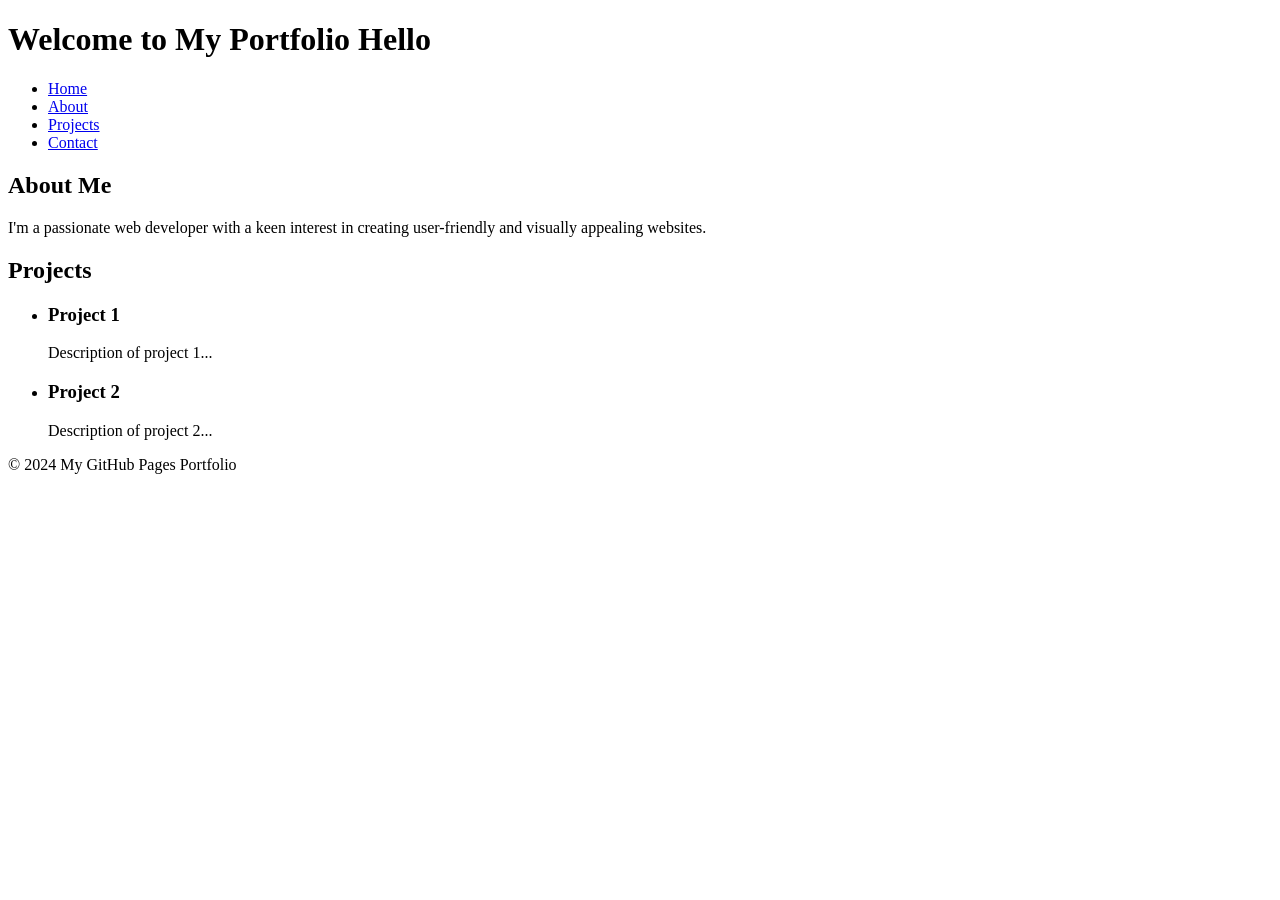
==== index.html @ 4a570f65 "test commit" ====
<!DOCTYPE html>
<html lang="en">
<head>
    <meta charset="UTF-8">
    <meta name="viewport" content="width=device-width, initial-scale=1.0">
    <title>My GitHub Pages Portfolio</title>
    <link rel="stylesheet" href="styles.css">
</head>
<body>
    <header>
        <h1>Welcome to My Portfolio Hello </h1>
        <nav>
            <ul>
                <li><a href="#">Home</a></li>
                <li><a href="#">About</a></li>
                <li><a href="#">Projects</a></li>
                <li><a href="#">Contact</a></li>
            </ul>
        </nav>
    </header>
    
    <main>
        <section id="about">
            <h2>About Me</h2>
            <p>I'm a passionate web developer with a keen interest in creating user-friendly and visually appealing websites.</p>
        </section>
        
        <section id="projects">
            <h2>Projects</h2>
            <ul>
                <li>
                    <h3>Project 1</h3>
                    <p>Description of project 1...</p>
                </li>
                <li>
                    <h3>Project 2</h3>
                    <p>Description of project 2...</p>
                </li>
                <!-- Add more project items as needed -->
            </ul>
        </section>
    </main>
    
    <footer>
        <p>&copy; 2024 My GitHub Pages Portfolio</p>
    </footer>
</body>
</html>
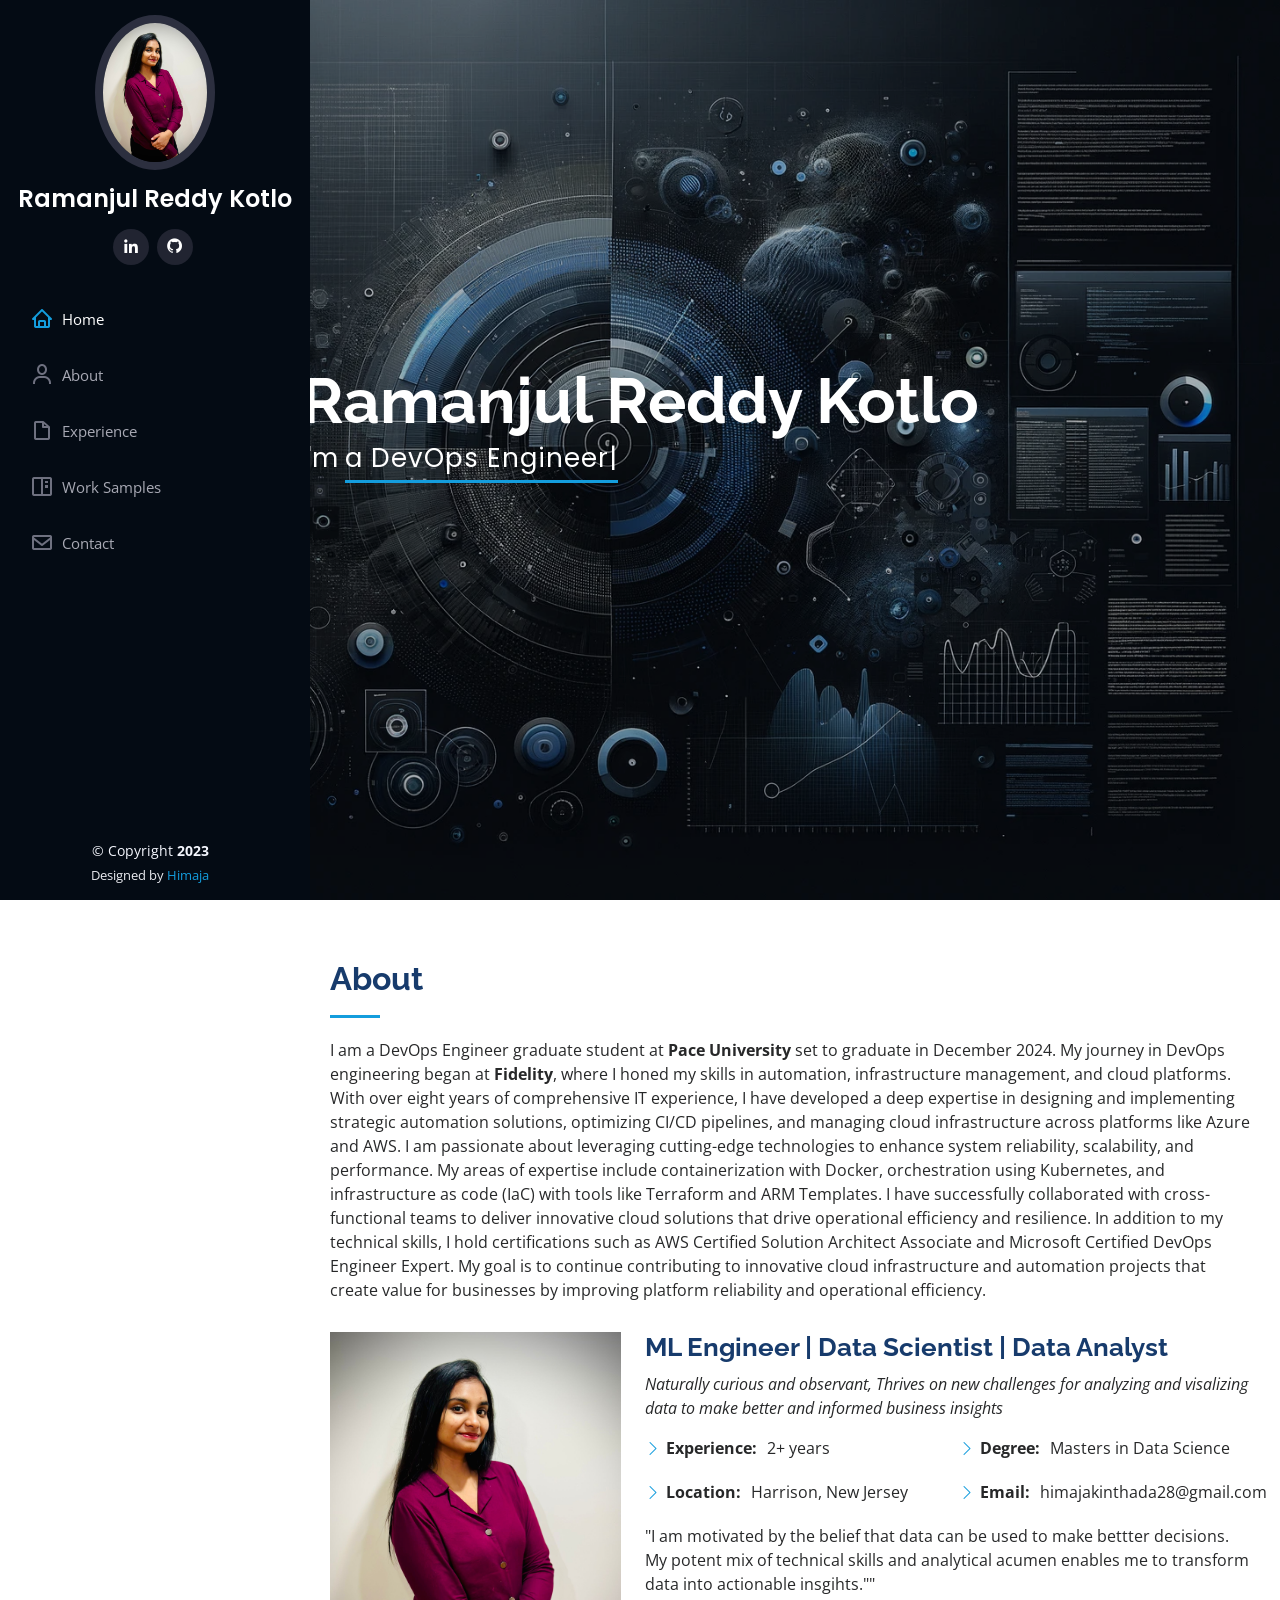
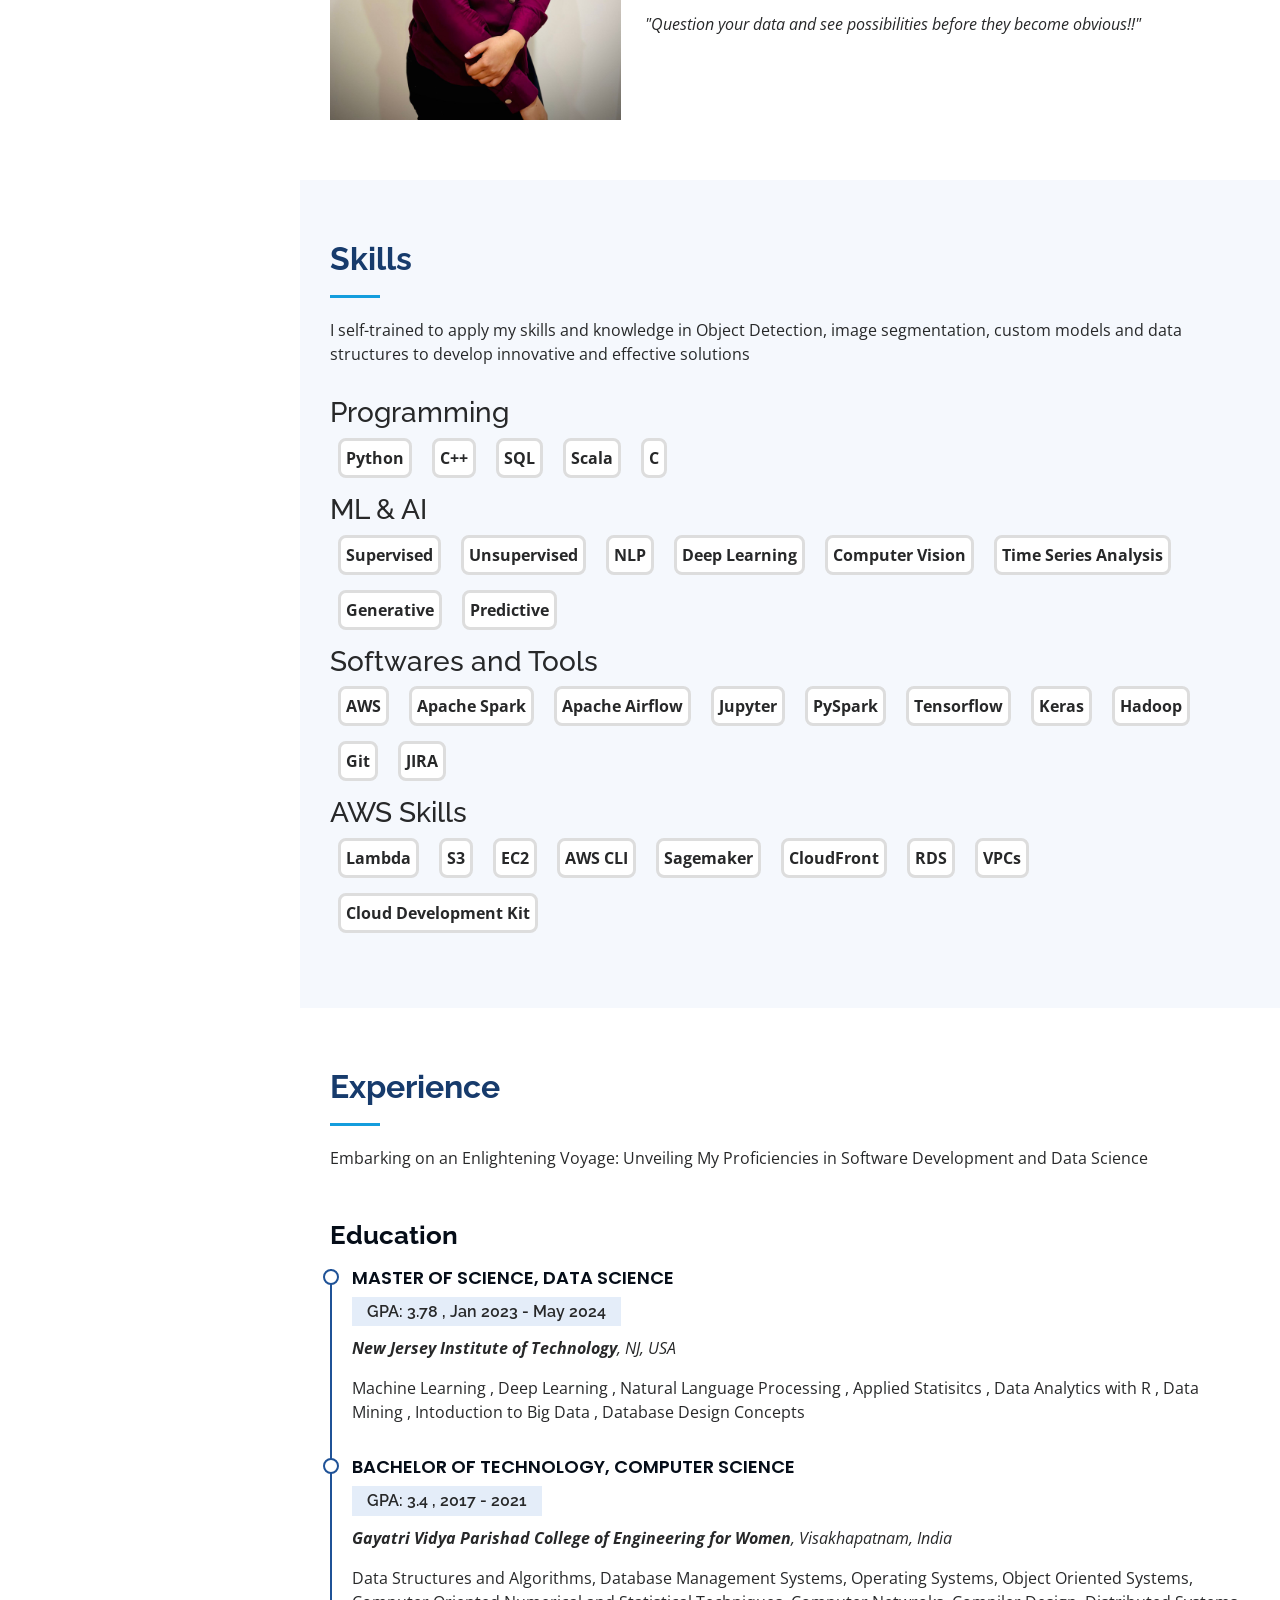
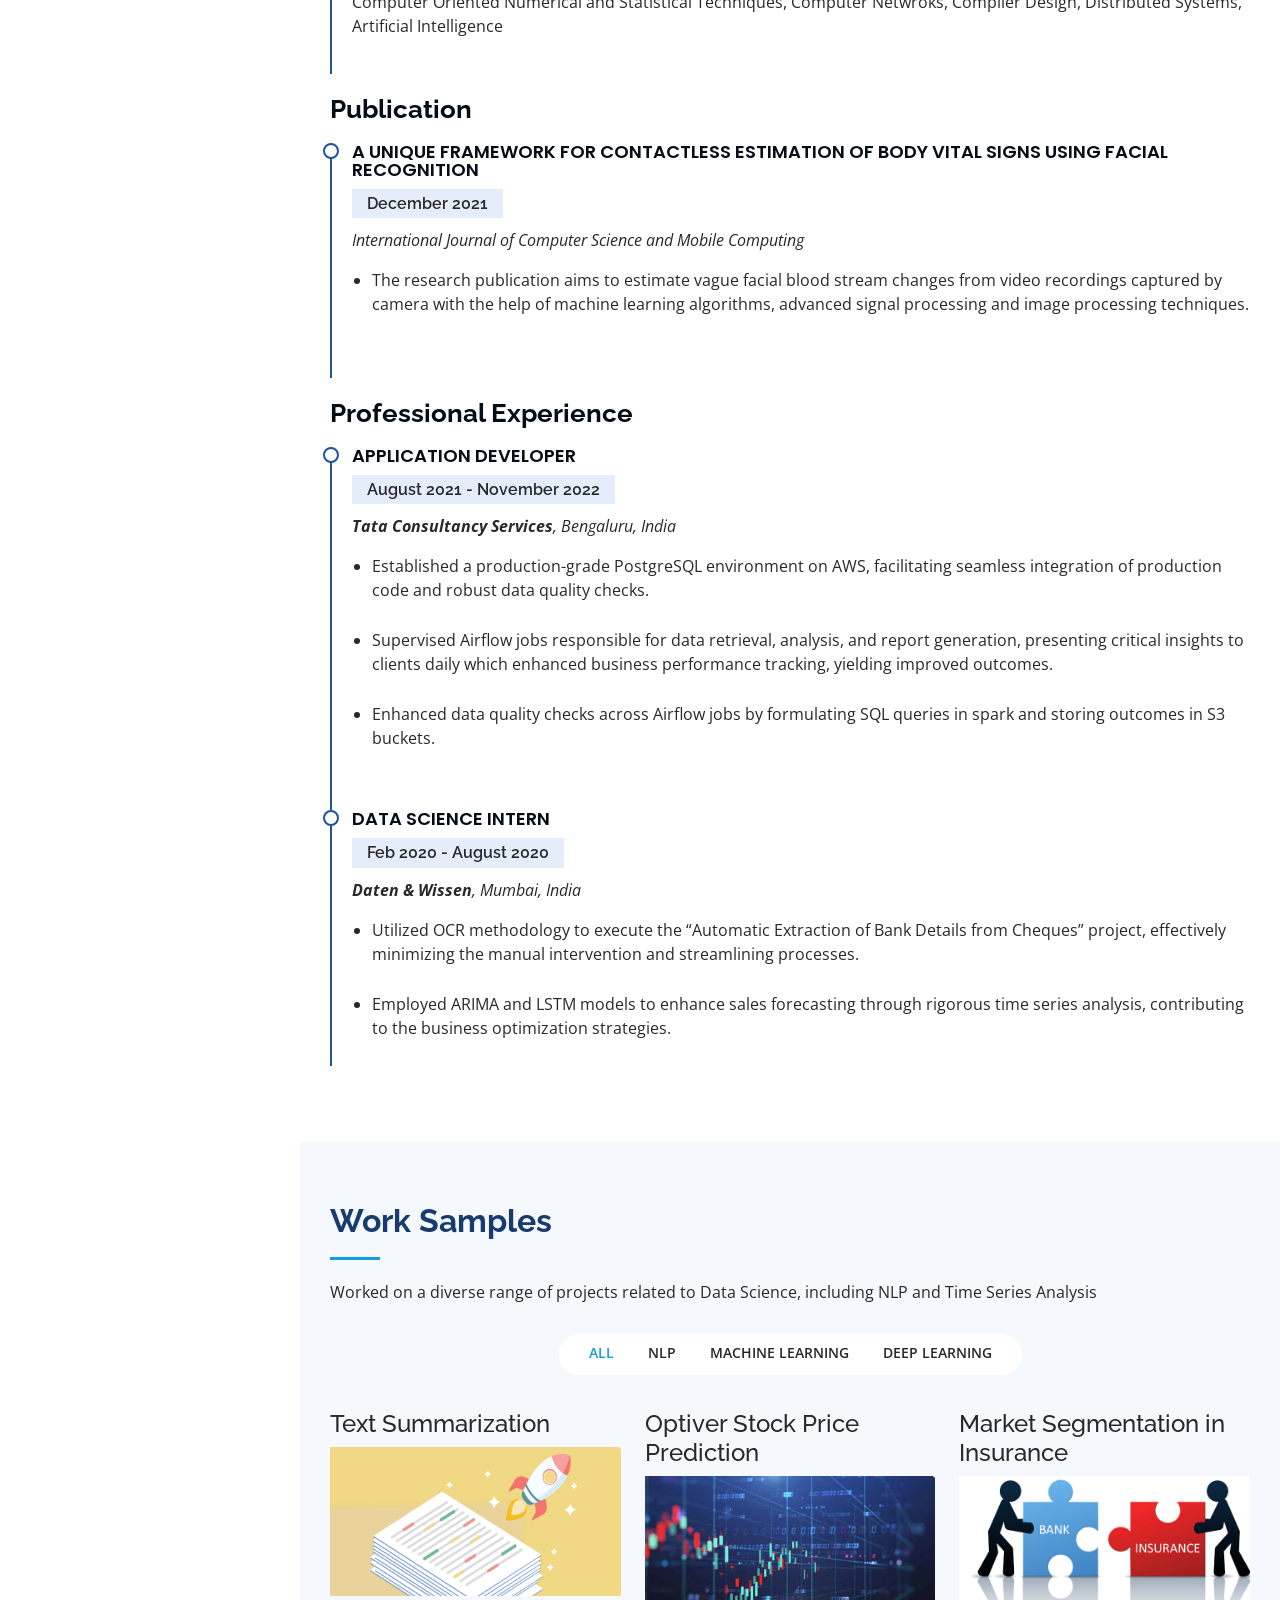
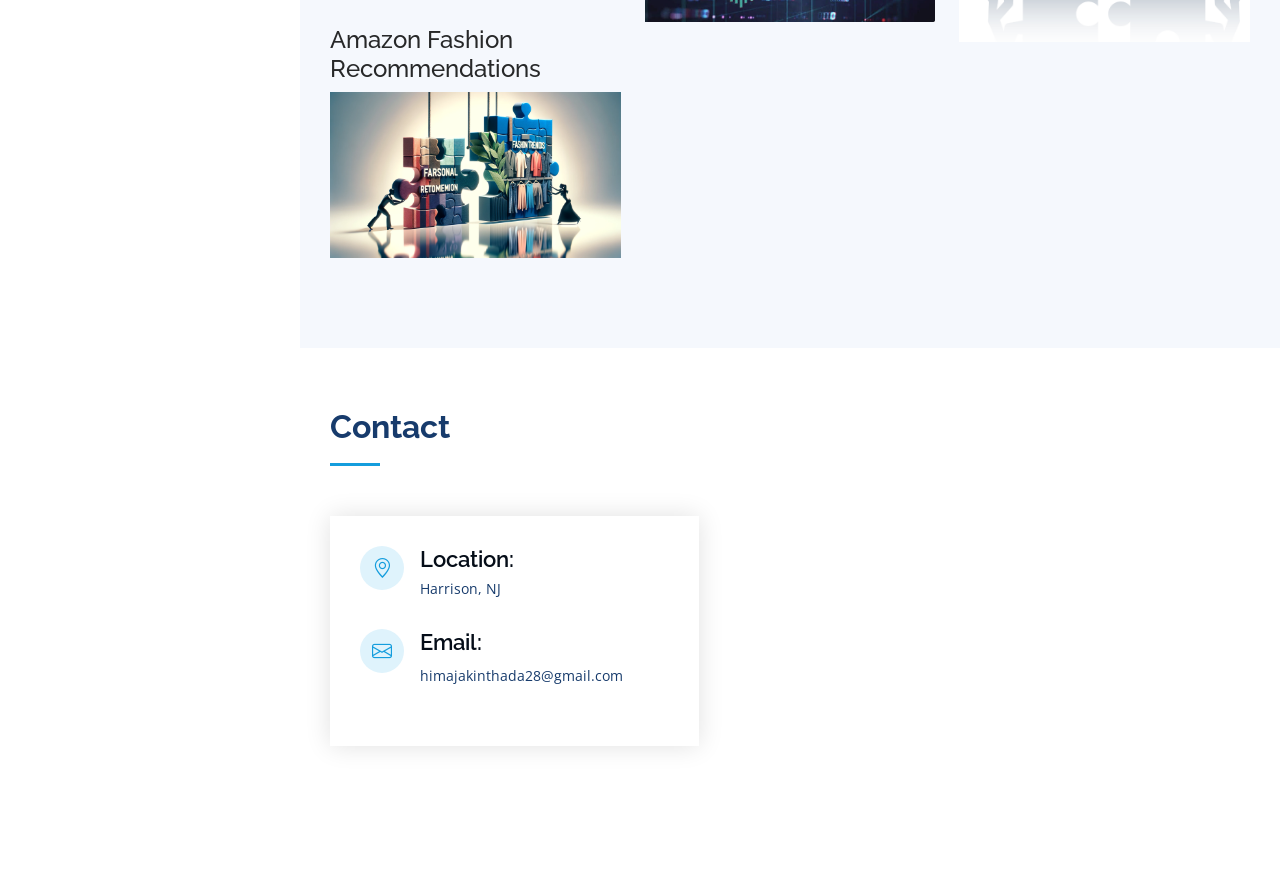
==== commit 60982802: "index file updated with profile summary" ====
--- a/index.html
+++ b/index.html
@@ -1,48 +1,616 @@
 <!DOCTYPE html>
 <html lang="en">
+
 <head>
-    <meta charset="UTF-8">
-    <meta name="viewport" content="width=device-width, initial-scale=1.0">
-    <title>My GitHub Pages Portfolio</title>
-    <link rel="stylesheet" href="styles.css">
+<!-- Google tag (gtag.js) -->
+<script async src="https://www.googletagmanager.com/gtag/js?id=G-BSNKE9LBBD"></script>
+<script>
+  window.dataLayer = window.dataLayer || [];
+  function gtag(){dataLayer.push(arguments);}
+  gtag('js', new Date());
+
+  gtag('config', 'G-BSNKE9LBBD');
+</script>
+
+<!-- clearbit -->
+
+
+  <meta charset="utf-8">
+  <meta content="width=device-width, initial-scale=1.0" name="viewport">
+
+  <title>Ramanjul Reddy Kotlo - Portfolio</title>
+  <meta content="" name="description">
+  <meta content="" name="keywords">
+
+  <!-- Favicons -->
+  <link href="assets/img/portfolio.png" rel="icon">
+  <link href="assets/img/apple-touch-icon.png" rel="apple-touch-icon">
+
+  <!-- Google Fonts -->
+  <link href="https://fonts.googleapis.com/css?family=Open+Sans:300,300i,400,400i,600,600i,700,700i|Raleway:300,300i,400,400i,500,500i,600,600i,700,700i|Poppins:300,300i,400,400i,500,500i,600,600i,700,700i" rel="stylesheet">
+
+  <!-- Vendor CSS Files -->
+  <link href="assets/vendor/aos/aos.css" rel="stylesheet">
+  <link href="assets/vendor/bootstrap/css/bootstrap.min.css" rel="stylesheet">
+  <link href="assets/vendor/bootstrap-icons/bootstrap-icons.css" rel="stylesheet">
+  <link href="assets/vendor/boxicons/css/boxicons.min.css" rel="stylesheet">
+  <link href="assets/vendor/glightbox/css/glightbox.min.css" rel="stylesheet">
+  <link href="assets/vendor/swiper/swiper-bundle.min.css" rel="stylesheet">
+
+  <!-- Template Main CSS File -->
+  <link href="assets/css/style.css" rel="stylesheet">
 </head>
+
 <body>
-    <header>
-        <h1>Welcome to My Portfolio Hello </h1>
-        <nav>
-            <ul>
-                <li><a href="#">Home</a></li>
-                <li><a href="#">About</a></li>
-                <li><a href="#">Projects</a></li>
-                <li><a href="#">Contact</a></li>
+
+  <!-- ======= Mobile nav toggle button ======= -->
+  <i class="bi bi-list mobile-nav-toggle d-xl-none"></i>
+
+  <!-- ======= Header ======= -->
+  <header id="header">
+    <div class="d-flex flex-column">
+
+      <div class="profile">
+        <img src="assets/img/portfolio_image.jpeg" alt="" class="img-fluid rounded-circle">
+        <h1 class="text-light"><a href="index.html">Ramanjul Reddy Kotlo</a></h1>
+        <div class="social-links mt-3 text-center">
+          <a href="https://www.linkedin.com/in/ramanjulreddy-kotlo/" class="linkedin"><i class="bx bxl-linkedin"></i></a>
+          <a href="https://github.com/Ramanjulreddykotlo/" class="github"><i class="bx bxl-github"></i></a>
+
+        </div>
+      </div>
+
+      <nav id="navbar" class="nav-menu navbar">
+        <ul>
+          <li><a href="#hero" class="nav-link scrollto active"><i class="bx bx-home"></i> <span>Home</span></a></li>
+          <li><a href="#about" class="nav-link scrollto"><i class="bx bx-user"></i> <span>About</span></a></li>
+          <li><a href="#resume" class="nav-link scrollto"><i class="bx bx-file-blank"></i> <span>Experience</span></a></li>
+          <li><a href="#portfolio" class="nav-link scrollto"><i class="bx bx-book-content"></i> <span>Work Samples</span></a></li>
+          <li><a href="#contact" class="nav-link scrollto"><i class="bx bx-envelope"></i> <span>Contact</span></a></li>
+        </ul>
+      </nav><!-- .nav-menu -->
+    </div>
+  </header><!-- End Header -->
+
+  <!-- ======= Hero Section ======= -->
+  <section id="hero" class="d-flex flex-column justify-content-center align-items-center">
+    <div class="hero-container" data-aos="fade-in">
+      <h1>Ramanjul Reddy Kotlo</h1>
+      <p>I'm <span class="typed" data-typed-items="a DevOps Engineer, a Platform Engineer, a Site Reliability Engineer, a Cloud Architect"></span></p>
+    </div>
+  </section><!-- End Hero -->
+
+  <main id="main">
+
+    <!-- ======= About Section ======= -->
+    <section id="about" class="about">
+      <div class="container">
+
+        <div class="section-title">
+          <h2>About</h2>
+          <p>I am a DevOps Engineer graduate student at <b>Pace University</b> set to graduate in December 2024. My journey in DevOps engineering began at <b>Fidelity</b>, where I honed my skills in automation, infrastructure management, and cloud platforms. With over eight years of comprehensive IT experience, I have developed a deep expertise in designing and implementing strategic automation solutions, optimizing CI/CD pipelines, and managing cloud infrastructure across platforms like Azure and AWS.
+            I am passionate about leveraging cutting-edge technologies to enhance system reliability, scalability, and performance. My areas of expertise include containerization with Docker, orchestration using Kubernetes, and infrastructure as code (IaC) with tools like Terraform and ARM Templates. I have successfully collaborated with cross-functional teams to deliver innovative cloud solutions that drive operational efficiency and resilience.
+            In addition to my technical skills, I hold certifications such as AWS Certified Solution Architect Associate and Microsoft Certified DevOps Engineer Expert. My goal is to continue contributing to innovative cloud infrastructure and automation projects that create value for businesses by improving platform reliability and operational efficiency.
+            </p>
+        </div>
+
+        <div class="row">
+          <div class="col-lg-4" data-aos="fade-right">
+            <img src="assets/img/portfolio_image.jpeg" class="img-fluid" alt="">
+          </div>
+          <div class="col-lg-8 pt-4 pt-lg-0 content" data-aos="fade-left">
+            <h3> ML Engineer | Data Scientist | Data Analyst</h3>
+            <p class="fst-italic">
+              Naturally curious and observant, Thrives on new challenges for analyzing and visalizing data to make better and informed business insights
+            </p>
+            <div class="row">
+              <div class="col-lg-6">
+                <ul>
+                  <li><i class="bi bi-chevron-right"></i> <strong>Experience:</strong> <span>2+ years</span></li>
+                  <li><i class="bi bi-chevron-right"></i> <strong>Location:</strong> <span>Harrison, New Jersey</span></li>
+                </ul>
+              </div>
+              <div class="col-lg-6">
+                <ul>
+                  <li><i class="bi bi-chevron-right"></i> <strong>Degree:</strong> <span>Masters in Data Science</span></li>
+                  <li><i class="bi bi-chevron-right"></i> <strong>Email:</strong> <span>himajakinthada28@gmail.com</span></li>
+                </ul>
+              </div>
+            </div>
+            <p>
+              "I am motivated by the belief that data can be used to make bettter decisions. My potent mix of technical skills and analytical acumen enables me to transform data into actionable insgihts.""
+              <p class="fst-italic">
+              "Question your data and see possibilities before they become obvious!!"
+            </p>
+          </div>
+        </div>
+
+      </div>
+    </section><!-- End About Section -->
+
+    <!-- ======= Skills Section ======= -->
+    <section id="skills" class="skills section-bg">
+      <div class="container">
+
+        <div class="section-title">
+          <h2>Skills</h2>
+          <p>I self-trained to apply my skills and knowledge in Object Detection, image segmentation, custom models and data structures to develop innovative and effective solutions</p>
+        </div>
+
+        <!-- <div class="row skills-content">  -->
+
+          <div class="col-lg-12" data-aos="fade-up">
+
+
+            <!-- Programming Skills Section -->
+            <div class="skill-section">
+              <h3>Programming</h3>
+              <div class="skill-box">
+                <span class="skill"><strong>Python</strong></span>
+              </div>
+              <div class="skill-box">
+                <span class="skill"><strong>C++</strong></span>
+              </div>
+              <div class="skill-box">
+                <span class="skill"><strong>SQL</strong></span>
+              </div>
+              <div class="skill-box">
+                <span class="skill"><strong>Scala</strong></span>
+              </div>
+              <div class="skill-box">
+                <span class="skill"><strong>C</strong></span>
+              </div>
+              <!-- <div class="skill-box">
+                <span class="skill"><strong>Competitive Coding</strong></span>
+              </div> -->
+              <!-- <div class="skill-box">
+                <span class="skill"><strong>Data Structures & Algorithms</strong></span>
+              </div> -->
+            </div>
+
+            <!-- Visualization Skills Section -->
+            <!-- <div class="skill-section">
+              <h3>Visualization</h3>
+              <div class="skill-box">
+                <span class="skill"><strong>Tableau</strong></span>
+              </div>
+              <div class="skill-box">
+                <span class="skill"><strong>PowerBI</strong></span>
+              </div> -->
+ 
+
+            <!-- ML & AI Skills Section -->
+            <div class="skill-section">
+              <h3>ML & AI</h3>
+              <div class="skill-box">
+                <span class="skill"><strong>Supervised</strong></span>
+              </div>
+              <div class="skill-box">
+                <span class="skill"><strong>Unsupervised</strong></span>
+              </div>
+              <div class="skill-box">
+                <span class="skill"><strong>NLP</strong></span>
+              </div>
+              <div class="skill-box">
+                <span class="skill"><strong>Deep Learning</strong></span>
+              </div>
+              <div class="skill-box">
+                <span class="skill"><strong>Computer Vision</strong></span>
+              </div>
+              <div class="skill-box">
+                <span class="skill"><strong>Time Series Analysis</strong></span>
+              </div>
+              <div class="skill-box">
+                <span class="skill"><strong>Generative</strong></span>
+              </div>
+              <div class="skill-box">
+                <span class="skill"><strong>Predictive</strong></span>
+            </div>
+          </div>
+
+          </div>
+
+          <div class="col-lg-12" data-aos="fade-up">
+
+            <!-- Data Engineering Skills Section -->
+            <div class="skill-section">
+              <h3>Softwares and Tools</h3>
+              <div class="skill-box">
+                <span class="skill"><strong>AWS</strong></span>
+              </div>
+              <div class="skill-box">
+                <span class="skill"><strong>Apache Spark</strong></span>
+              </div>
+              <div class="skill-box">
+                <span class="skill"><strong>Apache Airflow</strong></span>
+              </div>
+              <div class="skill-box">
+                <span class="skill"><strong>Jupyter</strong></span>
+              </div>
+              <div class="skill-box">
+                <span class="skill"><strong>PySpark</strong></span>
+              </div>
+              <div class="skill-box">
+                <span class="skill"><strong>Tensorflow</strong></span>
+              </div>
+              <div class="skill-box">
+                <span class="skill"><strong>Keras</strong></span>
+              </div>
+              <div class="skill-box">
+                <span class="skill"><strong>Hadoop</strong></span>
+              </div>
+              <div class="skill-box">
+                <span class="skill"><strong>Git</strong></span>
+              </div>
+              <div class="skill-box">
+                <span class="skill"><strong>JIRA</strong></span>
+              </div>
+            </div>
+
+             <!-- AWS Skills Section -->
+             <div class="skill-section">
+              <h3>AWS Skills</h3>
+              <div class="skill-box">
+                <span class="skill"><strong>Lambda</strong></span>
+              </div>
+              <div class="skill-box">
+                <span class="skill"><strong>S3</strong></span>
+              </div>
+              <div class="skill-box">
+                <span class="skill"><strong>EC2</strong></span>
+              </div>
+              <div class="skill-box">
+                <span class="skill"><strong>AWS CLI</strong></span>
+              </div>
+              <div class="skill-box">
+                <span class="skill"><strong>Sagemaker</strong></span>
+              </div>
+              <div class="skill-box">
+                <span class="skill"><strong>CloudFront</strong></span>
+              </div>
+              <div class="skill-box">
+                <span class="skill"><strong>RDS</strong></span>
+              </div>
+              <div class="skill-box">
+                <span class="skill"><strong>VPCs</strong></span>
+              </div>
+              <div class="skill-box">
+                <span class="skill"><strong>Cloud Development Kit</strong></span>
+              </div>
+            </div>
+
+
+            
+
+          </div>  
+       </div>
+    </section><!-- End Skills Section -->
+
+
+    <!-- ======= Resume Section ======= -->
+    <section id="resume" class="resume">
+      <div class="container">
+
+        <div class="section-title">
+          <h2>Experience</h2>
+          <p>Embarking on an Enlightening Voyage: Unveiling My Proficiencies in Software Development and Data Science</p>
+        </div>
+
+        <!-- <div class="row">
+          <div class="col-lg-12" data-aos="fade-up">
+            <h3 class="resume-title">Summary</h3>
+             <div class="resume-item pb-0">
+              <h4>Himaja Kinthada</h4>
+              <p><em>Experienced Software professional with a recent graduation from New Jersey Institue of Technology, excelling at programmng, data analysis and ML algorithms. Proven track record in writing optimized software code and implementing ML algorithms. 
+              </em></p>
+              <ul>
+                <li>Harrion, New Jersey</li>
+                <li>himajakinthada28@gmail.com</li>
+              </ul>
+            </div> -->
+
+          <h3 class="resume-title">Education</h3>
+            <div class="resume-item">
+              <h4>Master of Science, Data Science</h4>
+              <h5>GPA: 3.78 , Jan 2023 - May 2024</h5>
+              <p><em><b>New Jersey Institute of Technology</b>, NJ, USA</em></p>
+              <p> Machine Learning
+                , Deep Learning
+                , Natural Language Processing
+                , Applied Statisitcs
+                , Data Analytics with R
+                , Data Mining
+                , Intoduction to Big Data
+                , Database Design Concepts
+              </p>
+            </div>
+            <div class="resume-item">
+              <h4>Bachelor of Technology, Computer Science</h4>
+              <h5>GPA: 3.4 , 2017 - 2021</h5>
+              <p><em><b>Gayatri Vidya Parishad College of Engineering for Women</b>, Visakhapatnam, India</em></p>
+              <p>
+                Data Structures and Algorithms, Database Management Systems, Operating Systems, Object Oriented Systems,
+                Computer Oriented Numerical and Statistical Techniques, Computer Netwroks, Compiler Design, Distributed Systems, Artificial Intelligence 
+              </p>
+            </div>
+
+            <h3 class="resume-title">Publication</h3>
+            <div class="resume-item">
+              <h4>A Unique Framework for Contactless Estimation of Body Vital Signs using Facial Recognition</h4>
+              <h5>December 2021</h5>
+              <p><em>International Journal of Computer Science and Mobile Computing</em> 	</p>
+              <ul>
+                <li>
+                  <p>The research publication aims to estimate vague facial blood stream changes from video recordings captured by camera  with the help of machine learning algorithms, advanced signal processing and image processing techniques.</p>
+                </li>
+              </ul>
+            </div>
+            
+
+           <!-- </div> -->
+           <!-- <div class="col-lg-6" data-aos="fade-up" data-aos-delay="100"> -->
+            <h3 class="resume-title">Professional Experience</h3> 
+            <div class="resume-item">
+              <h4>Application Developer</h4>
+              <h5>August 2021 - November 2022</h5>
+              <p><em><b>Tata Consultancy Services</b>, Bengaluru, India</em></p>
+              <ul>
+              <li>  <p>Established a production-grade PostgreSQL environment on AWS, facilitating seamless integration of production code and robust data quality checks.</p></li>
+              <li><p>Supervised Airflow jobs responsible for data retrieval, analysis, and report generation, presenting critical insights to clients daily which enhanced business performance tracking, yielding improved outcomes.</p></li>  
+              <li><p>Enhanced data quality checks across Airflow jobs by formulating SQL queries in spark and storing outcomes in S3 buckets.</p></li>
             </ul>
-        </nav>
-    </header>
+                </div>
+            <div class="resume-item">
+              <h4>Data Science Intern</h4>
+              <h5>Feb 2020 - August 2020</h5>
+              <p><em><b>Daten & Wissen</b>, Mumbai, India</em></p>
+              <ul>
+                <li><p>Utilized OCR methodology to execute the “Automatic Extraction of Bank Details from Cheques” project, effectively minimizing the manual intervention and streamlining processes.</p></li> 
+                <li><p>Employed ARIMA and LSTM models to enhance sales forecasting through rigorous time series analysis, contributing to the business optimization strategies.</p></li>
+              </ul>  
+            </div>
+
+          </div>
+        </div>
+
+      </div>
+    </section><!-- End Resume Section -->
     
-    <main>
-        <section id="about">
-            <h2>About Me</h2>
-            <p>I'm a passionate web developer with a keen interest in creating user-friendly and visually appealing websites.</p>
-        </section>
-        
-        <section id="projects">
-            <h2>Projects</h2>
-            <ul>
-                <li>
-                    <h3>Project 1</h3>
-                    <p>Description of project 1...</p>
-                </li>
-                <li>
-                    <h3>Project 2</h3>
-                    <p>Description of project 2...</p>
-                </li>
-                <!-- Add more project items as needed -->
+    <!-- <section id="leetcode" class="leetcode">
+      <div class="container">
+        <div class="section-title">
+          <h2>Leetcode Live Stats</h2>
+          <p> Successfully tackled more than 400 problems on LeetCode, maintaining an active streak of over 100 consecutive days. Achieved a remarkable contest rating peak of 1857, positioning within the top 5.8% globally.</p>
+          <a href="https://leetcode.com/siddhantsoam/">Leetcode Profile</a>
+        </div>
+        <style>
+          .iframe-container {
+              display: flex;
+              justify-content: space-between;
+          }
+          .iframe-container iframe {
+              width: 50%; /* Adjust the width as needed */
+              height: 300px; /* Set the height for the iframes */
+          }
+        </style>
+        <div class="iframe-container" id="output">
+          <iframe id="iframe1" src="https://leetcard.jacoblin.cool/SiddhantSoam?ext=contest" width="300px" height="300" frameborder="1" style="display: none;"></iframe>
+          <iframe id="iframe2" src="https://leetcard.jacoblin.cool/SiddhantSoam?ext=heatmap" width="150%" height="300" frameborder="1" style="display: none;"></iframe>
+      </div>
+        <script>
+          var iframe1 = document.getElementById('iframe1');
+          var iframe2 = document.getElementById('iframe2');
+  
+          // Check if the iframes successfully load
+          iframe1.onload = function() {
+              document.getElementById('output').style.display = 'flex';
+              iframe1.style.display = 'block';
+          };
+  
+          iframe2.onload = function() {
+              document.getElementById('output').style.display = 'flex';
+              iframe2.style.display = 'block';
+          };
+  
+          // If there's an error loading the iframes
+          iframe1.onerror = function() {
+              iframe1.style.display = 'none';
+          };
+  
+          iframe2.onerror = function() {
+              iframe2.style.display = 'none';
+          };
+      </script>
+      </div>
+    </section> -->
+
+    <!-- ======= Portfolio Section ======= -->
+    <section id="portfolio" class="portfolio section-bg">
+      <div class="container">
+
+        <div class="section-title">
+          <h2>Work Samples</h2>
+          <p>Worked on a diverse range of projects related to Data Science, including NLP and Time Series Analysis</p>
+        </div>
+
+        <div class="row" data-aos="fade-up">
+          <div class="col-lg-12 d-flex justify-content-center">
+            <ul id="portfolio-flters">
+              <li data-filter="*" class="filter-active">All</li>
+              <li data-filter=".filter-nl">NLP</li>
+              <li data-filter=".filter-ml">Machine Learning</li>
+              <li data-filter=".filter-dl">Deep Learning</li>
+              <!-- <li data-filter=".filter-os">Operating Systems</li> -->
             </ul>
-        </section>
-    </main>
-    
-    <footer>
-        <p>&copy; 2024 My GitHub Pages Portfolio</p>
-    </footer>
+          </div>
+        </div>
+
+        <div class="row portfolio-container" data-aos="fade-up" data-aos-delay="100">
+
+          <div class="col-lg-4 col-md-6 portfolio-item filter-nl">
+            <div class="portfolio-wrap">
+              <h4>Text Summarization</h4>
+              <img src="assets/img/text_summarizer_images/project_pic.png" class="img-fluid" alt="">
+              <div class="portfolio-links">
+                <a href="textsummarizer.html" title="More Details"><i class="bx bx-link"></i></a>
+              </div>
+            </div>
+          </div>
+
+          <div class="col-lg-4 col-md-6 portfolio-item filter-dl">
+            <div class="portfolio-wrap">
+              <h4> Optiver Stock Price Prediction </h4>
+              <img src="assets/img/Optiver_images/project_pic.png" class="img-fluid" alt="">
+              <div class="portfolio-links">
+                <a href="optiver.html" title="More Details"><i class="bx bx-link"></i></a>
+              </div>
+            </div>
+          </div>
+
+          <div class="col-lg-4 col-md-6 portfolio-item filter-ml">
+            <div class="portfolio-wrap">
+              <h4>Market Segmentation in Insurance</h4>
+              <img src="assets/img/market_segment_pic.png" class="img-fluid" alt="">
+              <div class="portfolio-links">
+                <a href="market_segmentation.html" title="More Details"><i class="bx bx-link"></i></a>
+              </div>
+            </div>
+          </div>
+
+
+
+          <div class="col-lg-4 col-md-6 portfolio-item filter-nl">
+            <div class="portfolio-wrap">
+              <h4>Amazon Fashion Recommendations</h4>
+              <img src="assets/img/fashion.png" class="img-fluid" alt="">
+              <div class="portfolio-links">
+                <a href="amazon_fashion.html" title="More Details"><i class="bx bx-link"></i></a>
+              </div>
+            </div>
+          </div>
+
+
+          <!-- <div class="col-lg-4 col-md-6 portfolio-item filter-bi">
+            <div class="portfolio-wrap">
+              <h4>ATL Crime Analysis - Tableau</h4>
+              <img src="assets/img/portfolio/OIG.jpeg" class="img-fluid" alt="">
+              <div class="portfolio-links">
+                <a href="Atltab.html" title="More Details"><i class="bx bx-link"></i></a>
+              </div>
+            </div>
+          </div> -->
+
+          <!-- <div class="col-lg-4 col-md-6 portfolio-item filter-rpa">
+            <div class="portfolio-wrap">
+              <h4>Sun Rise & Sunset RPA</h4>
+              <img src="assets/img/portfolio/sunrise.jpg" class="img-fluid" alt="">
+              <div class="portfolio-links">
+                <a href="sunrise.html" title="More Details"><i class="bx bx-link"></i></a>
+              </div>
+            </div>
+          </div> -->
+
+          <!-- <div class="col-lg-4 col-md-6 portfolio-item filter-de">
+            <div class="portfolio-wrap">
+              <h4>Open Weather DataEng</h4>
+              <img src="assets/img/portfolio/openweather.jpg" class="img-fluid" alt="">
+              <div class="portfolio-links">
+                <a href="OpenWeather.html" title="More Details"><i class="bx bx-link"></i></a>
+              </div>
+            </div>
+          </div> -->
+
+
+          <!--<div class="col-lg-4 col-md-6 portfolio-item filter-card">
+            <div class="portfolio-wrap">
+              <img src="assets/img/portfolio/portfolio-8.jpg" class="img-fluid" alt="">
+              <div class="portfolio-links">
+                <a href="portfolio-details.html" title="More Details"><i class="bx bx-link"></i></a>
+              </div>
+            </div>
+          </div>
+
+          <div class="col-lg-4 col-md-6 portfolio-item filter-web">
+            <div class="portfolio-wrap">
+              <img src="assets/img/portfolio/portfolio-9.jpg" class="img-fluid" alt="">
+              <div class="portfolio-links">
+                <a href="portfolio-details.html" title="More Details"><i class="bx bx-link"></i></a>
+              </div>
+            </div>
+          </div> -->
+
+        </div>
+
+      </div>
+    </section><!-- End Portfolio Section -->
+
+
+    <!-- ======= Contact Section ======= -->
+    <section id="contact" class="contact">
+      <div class="container">
+
+        <div class="section-title">
+          <h2>Contact</h2>
+        </div>
+
+        <div class="row" data-aos="fade-in">
+
+          <div class="col-lg-5 d-flex align-items-stretch">
+            <div class="info">
+              <div class="address">
+                <i class="bi bi-geo-alt"></i>
+                <h4>Location:</h4>
+                <p>Harrison, NJ</p>
+              </div>
+
+              <div class="email">
+                <i class="bi bi-envelope"></i>
+                <h4>Email:</h4>
+                <p>himajakinthada28@gmail.com</p>
+              </div>
+          </div>
+
+        </div>
+
+      </div>
+    </section><!-- End Contact Section -->
+
+  </main><!-- End #main -->
+
+  <!-- ======= Footer ======= -->
+  <footer id="footer">
+    <div class="container">
+      <div class="copyright">
+        &copy; Copyright <strong><span>2023</span></strong>
+      </div>
+      <div class="credits">
+        <!-- All the links in the footer should remain intact. -->
+        <!-- You can delete the links only if you purchased the pro version. -->
+        <!-- Licensing information: https://bootstrapmade.com/license/ -->
+        <!-- Purchase the pro version with working PHP/AJAX contact form: https://bootstrapmade.com/iportfolio-bootstrap-portfolio-websites-template/ -->
+        Designed by <a href="https://github.com/himajakinthada28">Himaja</a>
+      </div>
+    </div>
+  </footer><!-- End  Footer -->
+
+  <a href="#" class="back-to-top d-flex align-items-center justify-content-center"><i class="bi bi-arrow-up-short"></i></a>
+
+  <!-- Vendor JS Files -->
+  <script src="assets/vendor/purecounter/purecounter_vanilla.js"></script>
+  <script src="assets/vendor/aos/aos.js"></script>
+  <script src="assets/vendor/bootstrap/js/bootstrap.bundle.min.js"></script>
+  <script src="assets/vendor/glightbox/js/glightbox.min.js"></script>
+  <script src="assets/vendor/isotope-layout/isotope.pkgd.min.js"></script>
+  <script src="assets/vendor/swiper/swiper-bundle.min.js"></script>
+  <script src="assets/vendor/typed.js/typed.umd.js"></script>
+  <script src="assets/vendor/waypoints/noframework.waypoints.js"></script>
+  <script src="assets/vendor/php-email-form/validate.js"></script>
+  <script src="https://code.jquery.com/jquery-3.5.1.slim.min.js"></script>
+  <script src="https://cdn.jsdelivr.net/npm/@popperjs/core@2.11.6/dist/umd/popper.min.js"></script>
+  <script src="https://stackpath.bootstrapcdn.com/bootstrap/4.5.2/js/bootstrap.min.js"></script>
+  <!-- Template Main JS File -->
+  <script src="assets/js/main.js"></script>
+
 </body>
+
 </html>
--- a/assets/css/style.css
+++ b/assets/css/style.css
@@ -0,0 +1,1137 @@
+/**
+* Template Name: iPortfolio
+* Updated: Sep 18 2023 with Bootstrap v5.3.2
+* Template URL: https://bootstrapmade.com/iportfolio-bootstrap-portfolio-websites-template/
+* Author: BootstrapMade.com
+* License: https://bootstrapmade.com/license/
+*/
+
+/*--------------------------------------------------------------
+# General
+--------------------------------------------------------------*/
+body {
+  font-family: "Open Sans", sans-serif;
+  color: #272829;
+}
+
+a {
+  color: #149ddd;
+  text-decoration: none;
+}
+
+a:hover {
+  color: #37b3ed;
+  text-decoration: none;
+}
+
+h1,
+h2,
+h3,
+h4,
+h5,
+h6 {
+  font-family: "Raleway", sans-serif;
+}
+
+/*--------------------------------------------------------------
+# Back to top button
+--------------------------------------------------------------*/
+.back-to-top {
+  position: fixed;
+  visibility: hidden;
+  opacity: 0;
+  right: 15px;
+  bottom: 15px;
+  z-index: 996;
+  background: #149ddd;
+  width: 40px;
+  height: 40px;
+  border-radius: 50px;
+  transition: all 0.4s;
+}
+
+.back-to-top i {
+  font-size: 28px;
+  color: #fff;
+  line-height: 0;
+}
+
+.back-to-top:hover {
+  background: #2eafec;
+  color: #fff;
+}
+
+.back-to-top.active {
+  visibility: visible;
+  opacity: 1;
+}
+
+/*--------------------------------------------------------------
+# Header
+--------------------------------------------------------------*/
+#header {
+  position: fixed;
+  top: 0;
+  left: 0;
+  bottom: 0;
+  width: 310px;
+  transition: all ease-in-out 0.5s;
+  z-index: 9997;
+  transition: all 0.5s;
+  padding: 0 15px;
+  background: #040b14;
+  overflow-y: auto;
+}
+
+#header .profile img {
+  margin: 15px auto;
+  display: block;
+  width: 120px;
+  border: 8px solid #2c2f3f;
+}
+
+#header .profile h1 {
+  font-size: 24px;
+  margin: 0;
+  padding: 0;
+  font-weight: 600;
+  -moz-text-align-last: center;
+  text-align-last: center;
+  font-family: "Poppins", sans-serif;
+}
+
+#header .profile h1 a,
+#header .profile h1 a:hover {
+  color: #fff;
+  text-decoration: none;
+}
+
+#header .profile .social-links a {
+  font-size: 18px;
+  display: inline-block;
+  background: #212431;
+  color: #fff;
+  line-height: 1;
+  padding: 8px 0;
+  margin-right: 4px;
+  border-radius: 50%;
+  text-align: center;
+  width: 36px;
+  height: 36px;
+  transition: 0.3s;
+}
+
+#header .profile .social-links a:hover {
+  background: #149ddd;
+  color: #fff;
+  text-decoration: none;
+}
+
+#main {
+  margin-left: 300px;
+}
+
+.container,
+.container-fluid {
+  padding-left: 30px;
+  padding-right: 30px;
+}
+
+@media (max-width: 1199px) {
+  #header {
+    left: -300px;
+  }
+
+  #main {
+    margin-left: 0;
+  }
+
+  .container,
+  .container-fluid {
+    padding-left: 12px;
+    padding-right: 12px;
+  }
+}
+
+/*--------------------------------------------------------------
+# Navigation Menu
+--------------------------------------------------------------*/
+/* Desktop Navigation */
+.nav-menu {
+  padding: 30px 0 0 0;
+}
+
+.nav-menu * {
+  margin: 0;
+  padding: 0;
+  list-style: none;
+}
+
+.nav-menu>ul>li {
+  position: relative;
+  white-space: nowrap;
+}
+
+.nav-menu a,
+.nav-menu a:focus {
+  display: flex;
+  align-items: center;
+  color: #a8a9b4;
+  padding: 12px 15px;
+  margin-bottom: 8px;
+  transition: 0.3s;
+  font-size: 15px;
+}
+
+.nav-menu a i,
+.nav-menu a:focus i {
+  font-size: 24px;
+  padding-right: 8px;
+  color: #6f7180;
+}
+
+.nav-menu a:hover,
+.nav-menu .active,
+.nav-menu .active:focus,
+.nav-menu li:hover>a {
+  text-decoration: none;
+  color: #fff;
+}
+
+.nav-menu a:hover i,
+.nav-menu .active i,
+.nav-menu .active:focus i,
+.nav-menu li:hover>a i {
+  color: #149ddd;
+}
+
+/* Mobile Navigation */
+.mobile-nav-toggle {
+  position: fixed;
+  right: 15px;
+  top: 15px;
+  z-index: 9998;
+  border: 0;
+  font-size: 24px;
+  transition: all 0.4s;
+  outline: none !important;
+  background-color: #149ddd;
+  color: #fff;
+  width: 40px;
+  height: 40px;
+  display: inline-flex;
+  align-items: center;
+  justify-content: center;
+  line-height: 0;
+  border-radius: 50px;
+  cursor: pointer;
+}
+
+.mobile-nav-active {
+  overflow: hidden;
+}
+
+.mobile-nav-active #header {
+  left: 0;
+}
+
+
+/*
+#Next Portfolio
+*/
+
+.next-portfolio {
+  display: flex;
+  flex-direction: column; /* Align vertically */
+  align-items: center; /* Center horizontally */
+  text-decoration: none;
+  color: #007bff; /* Change the color as needed */
+  position: fixed;
+  top: 0; /* Position at the top of the page */
+  right: 0; /* Align to the right */
+}
+
+.next-portfolio i {
+  margin-left: 10px; /* Add some space between the text and the icon */
+}
+
+
+/*--------------------------------------------------------------
+# Hero Section
+--------------------------------------------------------------*/
+#hero {
+  width: 100%;
+  height: 100vh;
+  background: url("../img/bg_portfolio.png") top center;
+  background-size: cover;
+}
+
+#hero:before {
+  content: "";
+  background: rgba(5, 13, 24, 0.3);
+  position: absolute;
+  bottom: 0;
+  top: 0;
+  left: 0;
+  right: 0;
+  z-index: 1;
+}
+
+#hero .hero-container {
+  position: relative;
+  z-index: 2;
+  min-width: 300px;
+}
+
+#hero h1 {
+  margin: 0 0 10px 0;
+  font-size: 64px;
+  font-weight: 700;
+  line-height: 56px;
+  color: #fff;
+}
+
+#hero p {
+  color: #fff;
+  margin-bottom: 50px;
+  font-size: 26px;
+  font-family: "Poppins", sans-serif;
+}
+
+#hero p span {
+  color: #fff;
+  padding-bottom: 4px;
+  letter-spacing: 1px;
+  border-bottom: 3px solid #149ddd;
+}
+
+@media (min-width: 1024px) {
+  #hero {
+    background-attachment: fixed;
+  }
+}
+
+@media (max-width: 768px) {
+  #hero h1 {
+    font-size: 28px;
+    line-height: 36px;
+  }
+
+  #hero h2 {
+    font-size: 18px;
+    line-height: 24px;
+    margin-bottom: 30px;
+  }
+}
+
+/*--------------------------------------------------------------
+# Sections General
+--------------------------------------------------------------*/
+section {
+  padding: 60px 0;
+  overflow: hidden;
+}
+
+.section-bg {
+  background: #f5f8fd;
+}
+
+.section-title {
+  padding-bottom: 30px;
+}
+
+.section-title h2 {
+  font-size: 32px;
+  font-weight: bold;
+  margin-bottom: 20px;
+  padding-bottom: 20px;
+  position: relative;
+  color: #173b6c;
+}
+
+.section-title h2::after {
+  content: "";
+  position: absolute;
+  display: block;
+  width: 50px;
+  height: 3px;
+  background: #149ddd;
+  bottom: 0;
+  left: 0;
+}
+
+.section-title p {
+  margin-bottom: 0;
+}
+
+/*--------------------------------------------------------------
+# About
+--------------------------------------------------------------*/
+.about .content h3 {
+  font-weight: 700;
+  font-size: 26px;
+  color: #173b6c;
+}
+
+.about .content ul {
+  list-style: none;
+  padding: 0;
+}
+
+.about .content ul li {
+  margin-bottom: 20px;
+  display: flex;
+  align-items: center;
+}
+
+.about .content ul strong {
+  margin-right: 10px;
+}
+
+.about .content ul i {
+  font-size: 16px;
+  margin-right: 5px;
+  color: #149ddd;
+  line-height: 0;
+}
+
+.about .content p:last-child {
+  margin-bottom: 0;
+}
+
+/*--------------------------------------------------------------
+# Facts
+--------------------------------------------------------------*/
+.facts {
+  padding-bottom: 30px;
+}
+
+.facts .count-box {
+  padding: 30px;
+  width: 100%;
+}
+
+.facts .count-box i {
+  display: block;
+  font-size: 44px;
+  color: #149ddd;
+  float: left;
+  line-height: 0;
+}
+
+.facts .count-box span {
+  font-size: 48px;
+  line-height: 40px;
+  display: block;
+  font-weight: 700;
+  color: #050d18;
+  margin-left: 60px;
+}
+
+.facts .count-box p {
+  padding: 15px 0 0 0;
+  margin: 0 0 0 60px;
+  font-family: "Raleway", sans-serif;
+  font-size: 14px;
+  color: #122f57;
+}
+
+.facts .count-box a {
+  font-weight: 600;
+  display: block;
+  margin-top: 20px;
+  color: #122f57;
+  font-size: 15px;
+  font-family: "Poppins", sans-serif;
+  transition: ease-in-out 0.3s;
+}
+
+.facts .count-box a:hover {
+  color: #1f5297;
+}
+
+/*--------------------------------------------------------------
+# Akills
+--------------------------------------------------------------*/
+.skills .progress {
+  height: 60px;
+  display: block;
+  background: none;
+  border-radius: 0;
+}
+
+.skills .progress .skill {
+  padding: 0;
+  margin: 0 0 6px 0;
+  text-transform: uppercase;
+  display: block;
+  font-weight: 600;
+  font-family: "Poppins", sans-serif;
+  color: #050d18;
+}
+
+.skills .progress .skill .val {
+  float: right;
+  font-style: normal;
+}
+
+.skills .progress-bar-wrap {
+  background: #dce8f8;
+  height: 10px;
+}
+
+.skills .progress-bar {
+  width: 1px;
+  height: 10px;
+  transition: 0.9s;
+  background-color: #149ddd;
+}
+
+.skill-box {
+  display: inline-block; /* Make skill boxes inline */
+  margin: 0 8px 15px; /* Add some spacing between boxes */
+  padding: 5px;
+  border: 3px solid #ddd;
+  border-radius: 8px;
+  background-color: #fff; /* Adjust the background color as needed */
+}
+
+
+/*--------------------------------------------------------------
+# Resume
+--------------------------------------------------------------*/
+.resume .resume-title {
+  font-size: 26px;
+  font-weight: 700;
+  margin-top: 20px;
+  margin-bottom: 20px;
+  color: #050d18;
+}
+
+.resume .resume-item {
+  padding: 0 0 20px 20px;
+  margin-top: -2px;
+  border-left: 2px solid #1f5297;
+  position: relative;
+}
+
+.resume .resume-item h4 {
+  line-height: 18px;
+  font-size: 18px;
+  font-weight: 600;
+  text-transform: uppercase;
+  font-family: "Poppins", sans-serif;
+  color: #050d18;
+  margin-bottom: 10px;
+}
+
+.resume .resume-item h5 {
+  font-size: 16px;
+  background: #e4edf9;
+  padding: 5px 15px;
+  display: inline-block;
+  font-weight: 600;
+  margin-bottom: 10px;
+}
+
+.resume .resume-item ul {
+  padding-left: 20px;
+}
+
+.resume .resume-item ul li {
+  padding-bottom: 10px;
+}
+
+.resume .resume-item:last-child {
+  padding-bottom: 0;
+}
+
+.resume .resume-item::before {
+  content: "";
+  position: absolute;
+  width: 16px;
+  height: 16px;
+  border-radius: 50px;
+  left: -9px;
+  top: 0;
+  background: #fff;
+  border: 2px solid #1f5297;
+}
+
+/*--------------------------------------------------------------
+# Portfolio
+--------------------------------------------------------------*/
+.portfolio .portfolio-item {
+  margin-bottom: 30px;
+}
+
+.portfolio #portfolio-flters {
+  padding: 0;
+  margin: 0 auto 35px auto;
+  list-style: none;
+  text-align: center;
+  background: #fff;
+  border-radius: 50px;
+  padding: 2px 15px;
+}
+
+.portfolio #portfolio-flters li {
+  cursor: pointer;
+  display: inline-block;
+  padding: 10px 15px 8px 15px;
+  font-size: 14px;
+  font-weight: 600;
+  line-height: 1;
+  text-transform: uppercase;
+  color: #272829;
+  margin-bottom: 5px;
+  transition: all 0.3s ease-in-out;
+}
+
+.portfolio #portfolio-flters li:hover,
+.portfolio #portfolio-flters li.filter-active {
+  color: #149ddd;
+}
+
+.portfolio #portfolio-flters li:last-child {
+  margin-right: 0;
+}
+
+.portfolio .portfolio-wrap {
+  transition: 0.3s;
+  position: relative;
+  overflow: hidden;
+  z-index: 1;
+}
+
+.portfolio .portfolio-wrap::before {
+  content: "";
+  background: rgba(255, 255, 255, 0.5);
+  position: absolute;
+  left: 0;
+  right: 0;
+  top: 0;
+  bottom: 0;
+  transition: all ease-in-out 0.3s;
+  z-index: 2;
+  opacity: 0;
+}
+
+.portfolio .portfolio-wrap .portfolio-links {
+  opacity: 1;
+  left: 0;
+  right: 0;
+  bottom: -60px;
+  z-index: 3;
+  position: absolute;
+  transition: all ease-in-out 0.3s;
+  display: flex;
+  justify-content: center;
+}
+
+.portfolio .portfolio-wrap .portfolio-links a {
+  color: #fff;
+  font-size: 28px;
+  text-align: center;
+  background: rgba(20, 157, 221, 0.75);
+  transition: 0.3s;
+  width: 50%;
+}
+
+.portfolio .portfolio-wrap .portfolio-links a:hover {
+  background: rgba(20, 157, 221, 0.95);
+}
+
+.portfolio .portfolio-wrap .portfolio-links a+a {
+  border-left: 1px solid #37b3ed;
+}
+
+.portfolio .portfolio-wrap:hover::before {
+  top: 0;
+  left: 0;
+  right: 0;
+  bottom: 0;
+  opacity: 1;
+}
+
+.portfolio .portfolio-wrap:hover .portfolio-links {
+  opacity: 1;
+  bottom: 0;
+}
+
+/*--------------------------------------------------------------
+# Portfolio Details
+--------------------------------------------------------------*/
+.portfolio-details {
+  padding-top: 40px;
+}
+
+.portfolio-details .portfolio-details-slider img {
+  width: 100%;
+}
+
+.portfolio-details .portfolio-details-slider .swiper-pagination {
+  margin-top: 20px;
+  position: relative;
+}
+
+.portfolio-details .portfolio-details-slider .swiper-pagination .swiper-pagination-bullet {
+  width: 12px;
+  height: 12px;
+  background-color: #fff;
+  opacity: 1;
+  border: 1px solid #149ddd;
+}
+
+.portfolio-details .portfolio-details-slider .swiper-pagination .swiper-pagination-bullet-active {
+  background-color: #149ddd;
+}
+
+.portfolio-details .portfolio-info {
+  padding: 30px;
+  box-shadow: 0px 0 30px rgba(5, 13, 24, 0.08);
+}
+
+.portfolio-details .portfolio-info h3 {
+  font-size: 22px;
+  font-weight: 700;
+  margin-bottom: 20px;
+  padding-bottom: 20px;
+  border-bottom: 1px solid #eee;
+}
+
+.portfolio-details .portfolio-info ul {
+  list-style: none;
+  padding: 0;
+  font-size: 15px;
+}
+
+.portfolio-details .portfolio-info ul li+li {
+  margin-top: 10px;
+}
+
+.portfolio-details .portfolio-description {
+  padding-top: 30px;
+}
+
+.portfolio-details .portfolio-description h2 {
+  font-size: 26px;
+  font-weight: 700;
+  margin-bottom: 20px;
+}
+
+.portfolio-details .portfolio-description p {
+  padding: 0;
+}
+
+/*--------------------------------------------------------------
+# Services
+--------------------------------------------------------------*/
+.services .icon-box {
+  margin-bottom: 20px;
+}
+
+.services .icon {
+  float: left;
+  display: flex;
+  align-items: center;
+  justify-content: center;
+  width: 54px;
+  height: 54px;
+  background: #149ddd;
+  border-radius: 50%;
+  transition: 0.5s;
+  border: 1px solid #149ddd;
+}
+
+.services .icon i {
+  color: #fff;
+  font-size: 24px;
+  line-height: 0;
+}
+
+.services .icon-box:hover .icon {
+  background: #fff;
+}
+
+.services .icon-box:hover .icon i {
+  color: #149ddd;
+}
+
+.services .title {
+  margin-left: 80px;
+  font-weight: 700;
+  margin-bottom: 15px;
+  font-size: 18px;
+}
+
+.services .title a {
+  color: #343a40;
+}
+
+.services .title a:hover {
+  color: #149ddd;
+}
+
+.services .description {
+  margin-left: 80px;
+  line-height: 24px;
+  font-size: 14px;
+}
+
+/*--------------------------------------------------------------
+# Testimonials
+--------------------------------------------------------------*/
+.testimonials .testimonials-carousel,
+.testimonials .testimonials-slider {
+  overflow: hidden;
+}
+
+.testimonials .testimonial-item {
+  box-sizing: content-box;
+  text-align: center;
+  min-height: 320px;
+}
+
+.testimonials .testimonial-item .testimonial-img {
+  width: 90px;
+  border-radius: 50%;
+  margin: 0 auto;
+}
+
+.testimonials .testimonial-item h3 {
+  font-size: 18px;
+  font-weight: bold;
+  margin: 10px 0 5px 0;
+  color: #111;
+}
+
+.testimonials .testimonial-item h4 {
+  font-size: 14px;
+  color: #999;
+  margin: 0;
+}
+
+.testimonials .testimonial-item .quote-icon-left,
+.testimonials .testimonial-item .quote-icon-right {
+  color: #c3e8fa;
+  font-size: 26px;
+}
+
+.testimonials .testimonial-item .quote-icon-left {
+  display: inline-block;
+  left: -5px;
+  position: relative;
+}
+
+.testimonials .testimonial-item .quote-icon-right {
+  display: inline-block;
+  right: -5px;
+  position: relative;
+  top: 10px;
+}
+
+.testimonials .testimonial-item p {
+  font-style: italic;
+  margin: 0 15px 15px 15px;
+  padding: 20px;
+  background: #fff;
+  position: relative;
+  margin-bottom: 35px;
+  border-radius: 6px;
+  box-shadow: 0px 2px 15px rgba(0, 0, 0, 0.1);
+}
+
+.testimonials .testimonial-item p::after {
+  content: "";
+  width: 0;
+  height: 0;
+  border-top: 20px solid #fff;
+  border-right: 20px solid transparent;
+  border-left: 20px solid transparent;
+  position: absolute;
+  bottom: -20px;
+  left: calc(50% - 20px);
+}
+
+.testimonials .swiper-pagination {
+  margin-top: 20px;
+  position: relative;
+}
+
+.testimonials .swiper-pagination .swiper-pagination-bullet {
+  width: 12px;
+  height: 12px;
+  background-color: #fff;
+  opacity: 1;
+  border: 1px solid #149ddd;
+}
+
+.testimonials .swiper-pagination .swiper-pagination-bullet-active {
+  background-color: #149ddd;
+}
+
+/*--------------------------------------------------------------
+# Contact
+--------------------------------------------------------------*/
+.contact {
+  padding-bottom: 130px;
+}
+
+.contact .info {
+  padding: 30px;
+  background: #fff;
+  width: 100%;
+  box-shadow: 0 0 24px 0 rgba(0, 0, 0, 0.12);
+}
+
+.contact .info i {
+  font-size: 20px;
+  color: #149ddd;
+  float: left;
+  width: 44px;
+  height: 44px;
+  background: #dff3fc;
+  display: flex;
+  justify-content: center;
+  align-items: center;
+  border-radius: 50px;
+  transition: all 0.3s ease-in-out;
+}
+
+.contact .info h4 {
+  padding: 0 0 0 60px;
+  font-size: 22px;
+  font-weight: 600;
+  margin-bottom: 5px;
+  color: #050d18;
+}
+
+.contact .info p {
+  padding: 0 0 10px 60px;
+  margin-bottom: 20px;
+  font-size: 14px;
+  color: #173b6c;
+}
+
+.contact .info .email p {
+  padding-top: 5px;
+}
+
+.contact .info .social-links {
+  padding-left: 60px;
+}
+
+.contact .info .social-links a {
+  font-size: 18px;
+  display: inline-block;
+  background: #333;
+  color: #fff;
+  line-height: 1;
+  padding: 8px 0;
+  border-radius: 50%;
+  text-align: center;
+  width: 36px;
+  height: 36px;
+  transition: 0.3s;
+  margin-right: 10px;
+}
+
+.contact .info .social-links a:hover {
+  background: #149ddd;
+  color: #fff;
+}
+
+.contact .info .email:hover i,
+.contact .info .address:hover i,
+.contact .info .phone:hover i {
+  background: #149ddd;
+  color: #fff;
+}
+
+.contact .php-email-form {
+  width: 100%;
+  padding: 30px;
+  background: #fff;
+  box-shadow: 0 0 24px 0 rgba(0, 0, 0, 0.12);
+}
+
+.contact .php-email-form .form-group {
+  padding-bottom: 8px;
+}
+
+.contact .php-email-form .validate {
+  display: none;
+  color: red;
+  margin: 0 0 15px 0;
+  font-weight: 400;
+  font-size: 13px;
+}
+
+.contact .php-email-form .error-message {
+  display: none;
+  color: #fff;
+  background: #ed3c0d;
+  text-align: left;
+  padding: 15px;
+  font-weight: 600;
+}
+
+.contact .php-email-form .error-message br+br {
+  margin-top: 25px;
+}
+
+.contact .php-email-form .sent-message {
+  display: none;
+  color: #fff;
+  background: #18d26e;
+  text-align: center;
+  padding: 15px;
+  font-weight: 600;
+}
+
+.contact .php-email-form .loading {
+  display: none;
+  background: #fff;
+  text-align: center;
+  padding: 15px;
+}
+
+.contact .php-email-form .loading:before {
+  content: "";
+  display: inline-block;
+  border-radius: 50%;
+  width: 24px;
+  height: 24px;
+  margin: 0 10px -6px 0;
+  border: 3px solid #18d26e;
+  border-top-color: #eee;
+  animation: animate-loading 1s linear infinite;
+}
+
+.contact .php-email-form .form-group {
+  margin-bottom: 15px;
+}
+
+.contact .php-email-form label {
+  padding-bottom: 8px;
+}
+
+.contact .php-email-form input,
+.contact .php-email-form textarea {
+  border-radius: 0;
+  box-shadow: none;
+  font-size: 14px;
+}
+
+.contact .php-email-form input {
+  height: 44px;
+}
+
+.contact .php-email-form textarea {
+  padding: 10px 15px;
+}
+
+.contact .php-email-form button[type=submit] {
+  background: #149ddd;
+  border: 0;
+  padding: 10px 24px;
+  color: #fff;
+  transition: 0.4s;
+  border-radius: 4px;
+}
+
+.contact .php-email-form button[type=submit]:hover {
+  background: #37b3ed;
+}
+
+@keyframes animate-loading {
+  0% {
+    transform: rotate(0deg);
+  }
+
+  100% {
+    transform: rotate(360deg);
+  }
+}
+
+/*--------------------------------------------------------------
+# Breadcrumbs
+--------------------------------------------------------------*/
+.breadcrumbs {
+  padding: 20px 0;
+  background: #f9f9f9;
+}
+
+.breadcrumbs h2 {
+  font-size: 26px;
+  font-weight: 300;
+}
+
+.breadcrumbs ol {
+  display: flex;
+  flex-wrap: wrap;
+  list-style: none;
+  padding: 0;
+  margin: 0;
+  font-size: 15px;
+}
+
+.breadcrumbs ol li+li {
+  padding-left: 10px;
+}
+
+.breadcrumbs ol li+li::before {
+  display: inline-block;
+  padding-right: 10px;
+  color: #0e2442;
+  content: "/";
+}
+
+@media (max-width: 768px) {
+  .breadcrumbs .d-flex {
+    display: block !important;
+  }
+
+  .breadcrumbs ol {
+    display: block;
+  }
+
+  .breadcrumbs ol li {
+    display: inline-block;
+  }
+}
+
+/*--------------------------------------------------------------
+# Footer
+--------------------------------------------------------------*/
+#footer {
+  padding: 15px;
+  color: #f4f6fd;
+  font-size: 14px;
+  position: fixed;
+  left: 0;
+  bottom: 0;
+  width: 300px;
+  z-index: 9999;
+  background: #040b14;
+}
+
+#footer .copyright {
+  text-align: center;
+}
+
+#footer .credits {
+  padding-top: 5px;
+  text-align: center;
+  font-size: 13px;
+  color: #eaebf0;
+}
+
+@media (max-width: 1199px) {
+  #footer {
+    position: static;
+    width: auto;
+    padding-right: 20px 15px;
+  }
+}
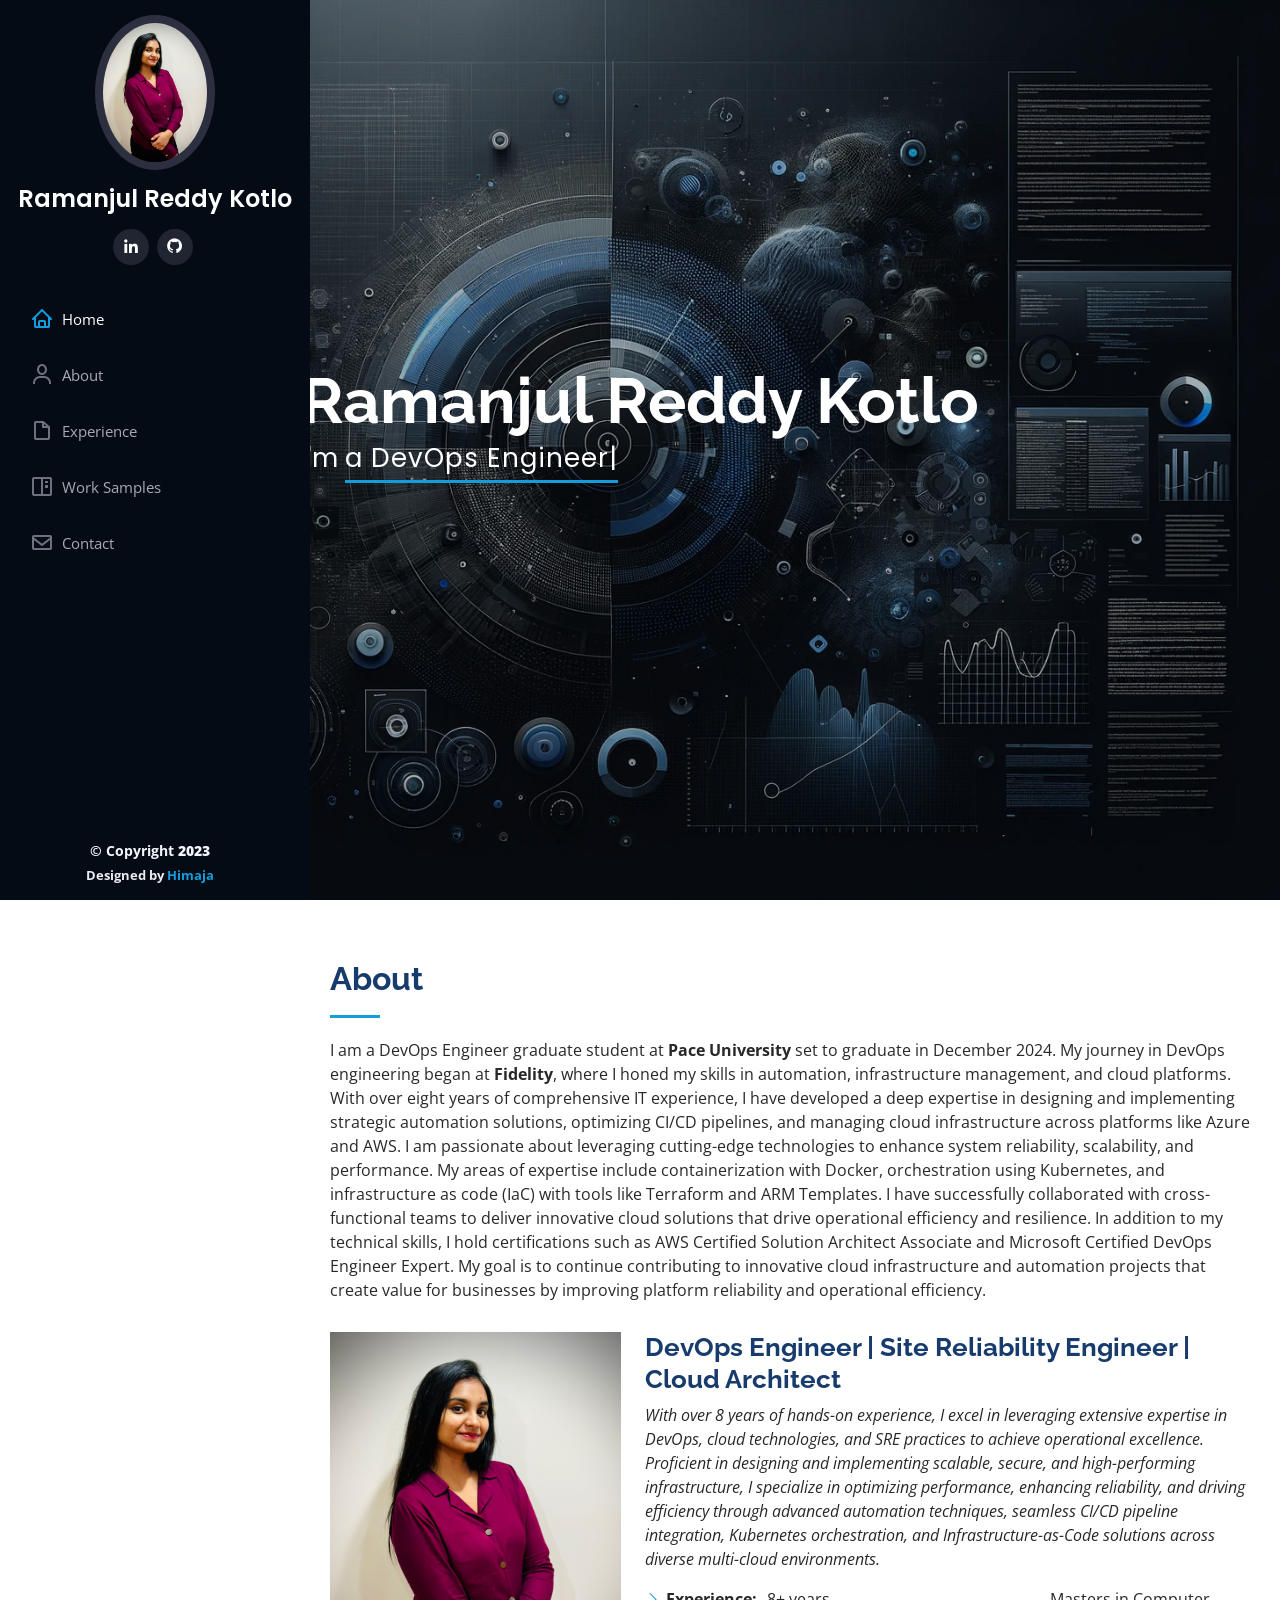
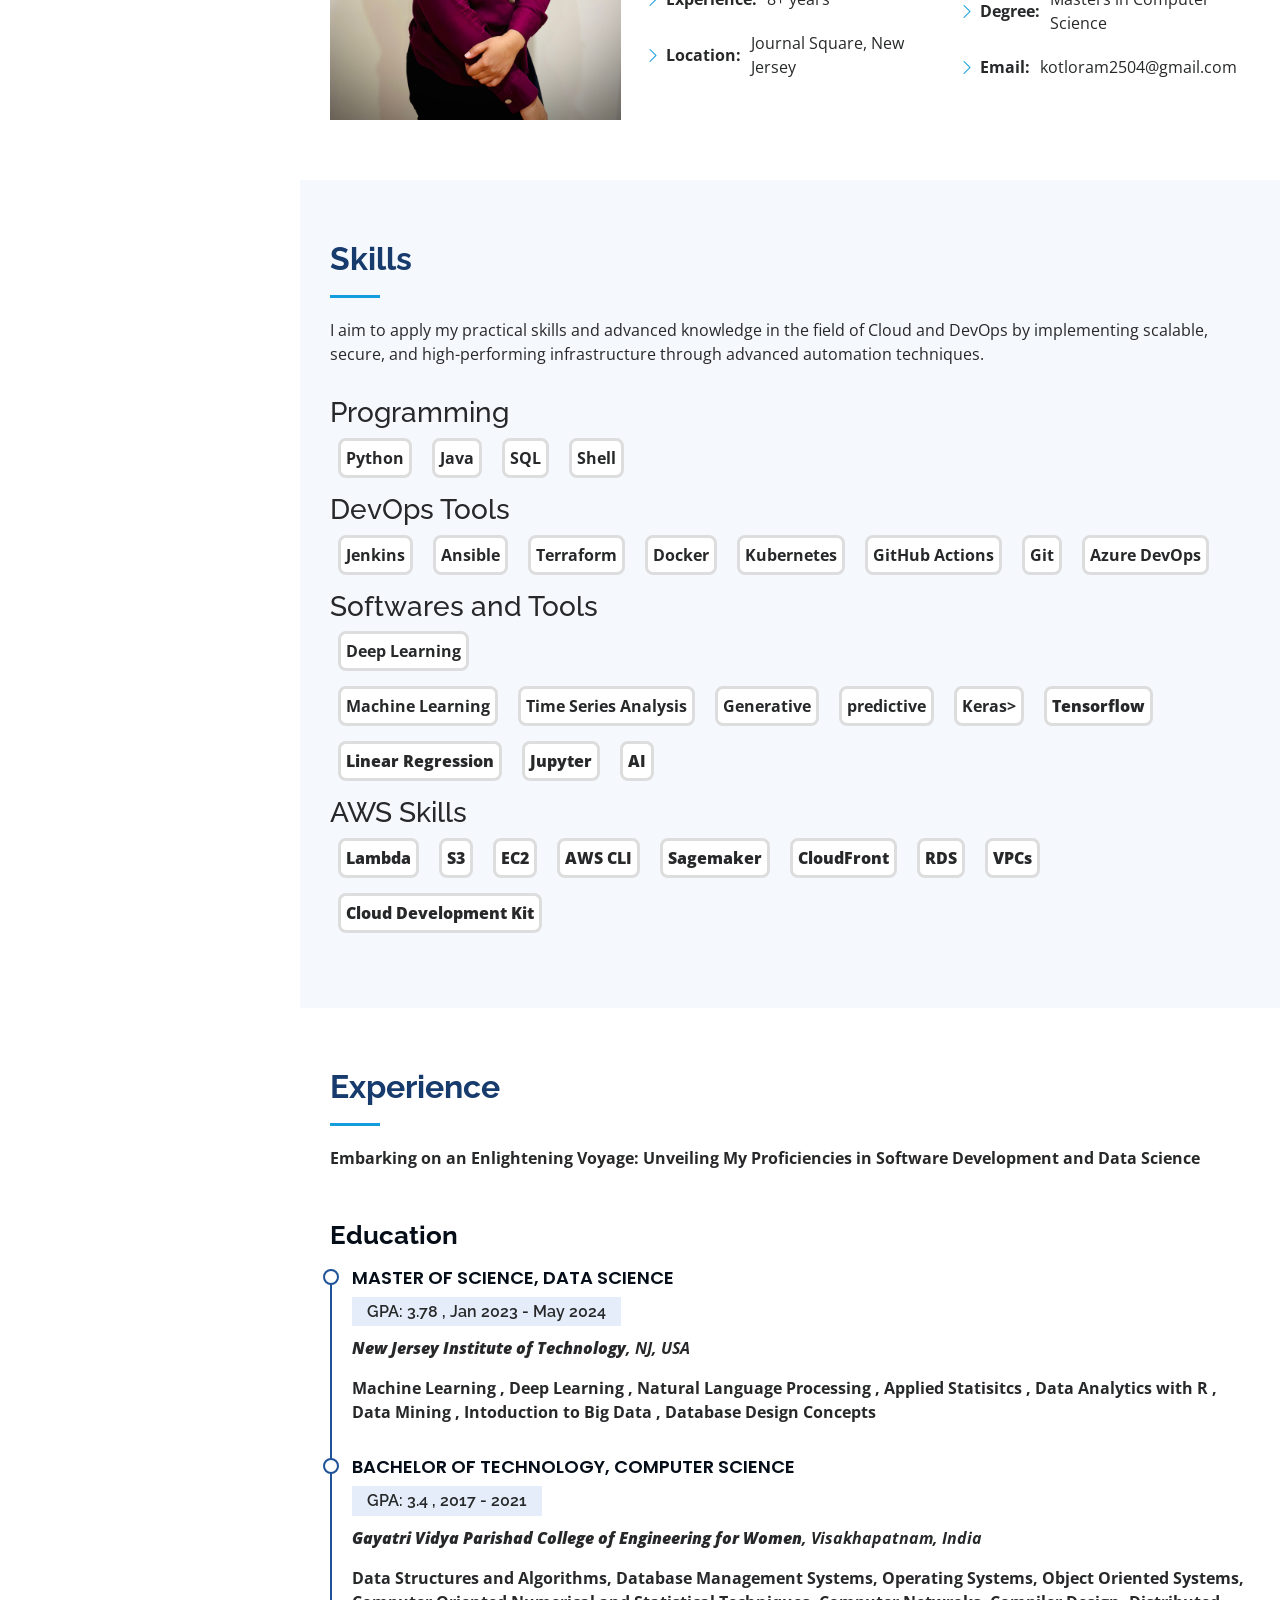
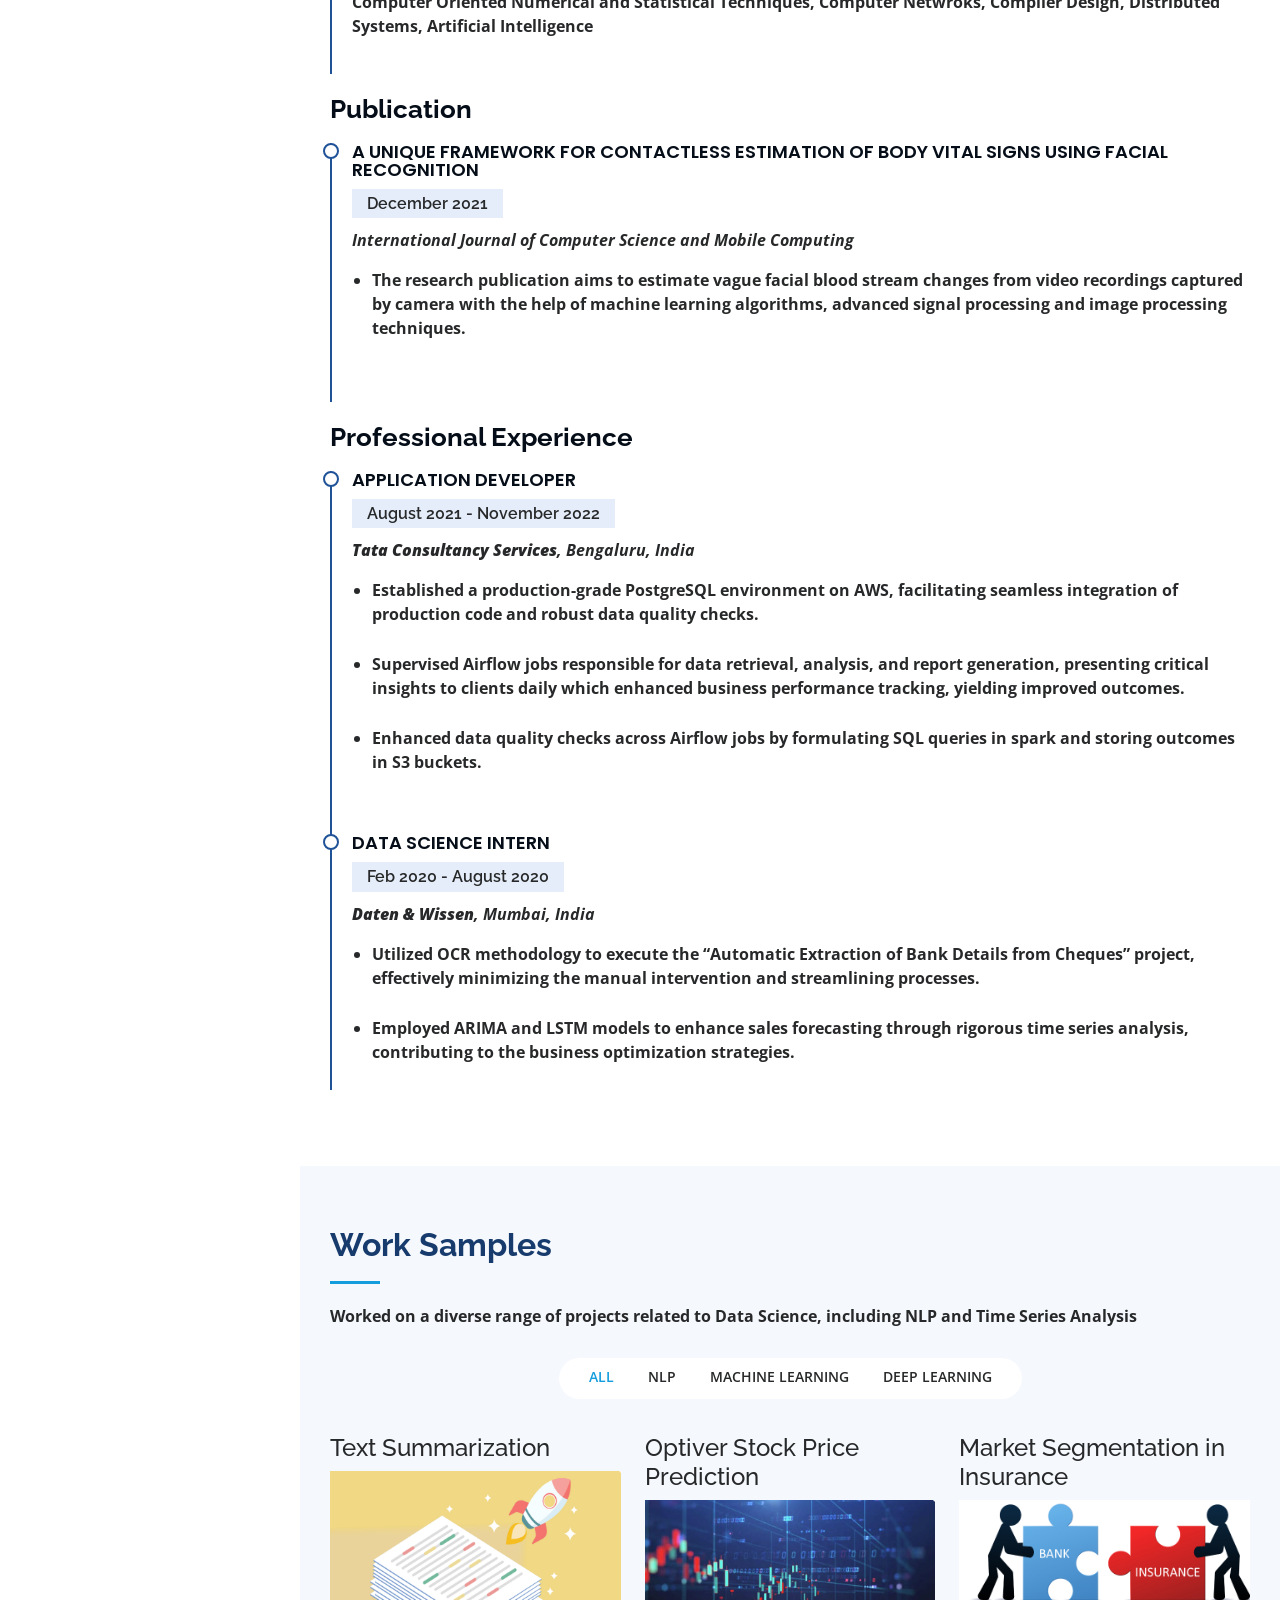
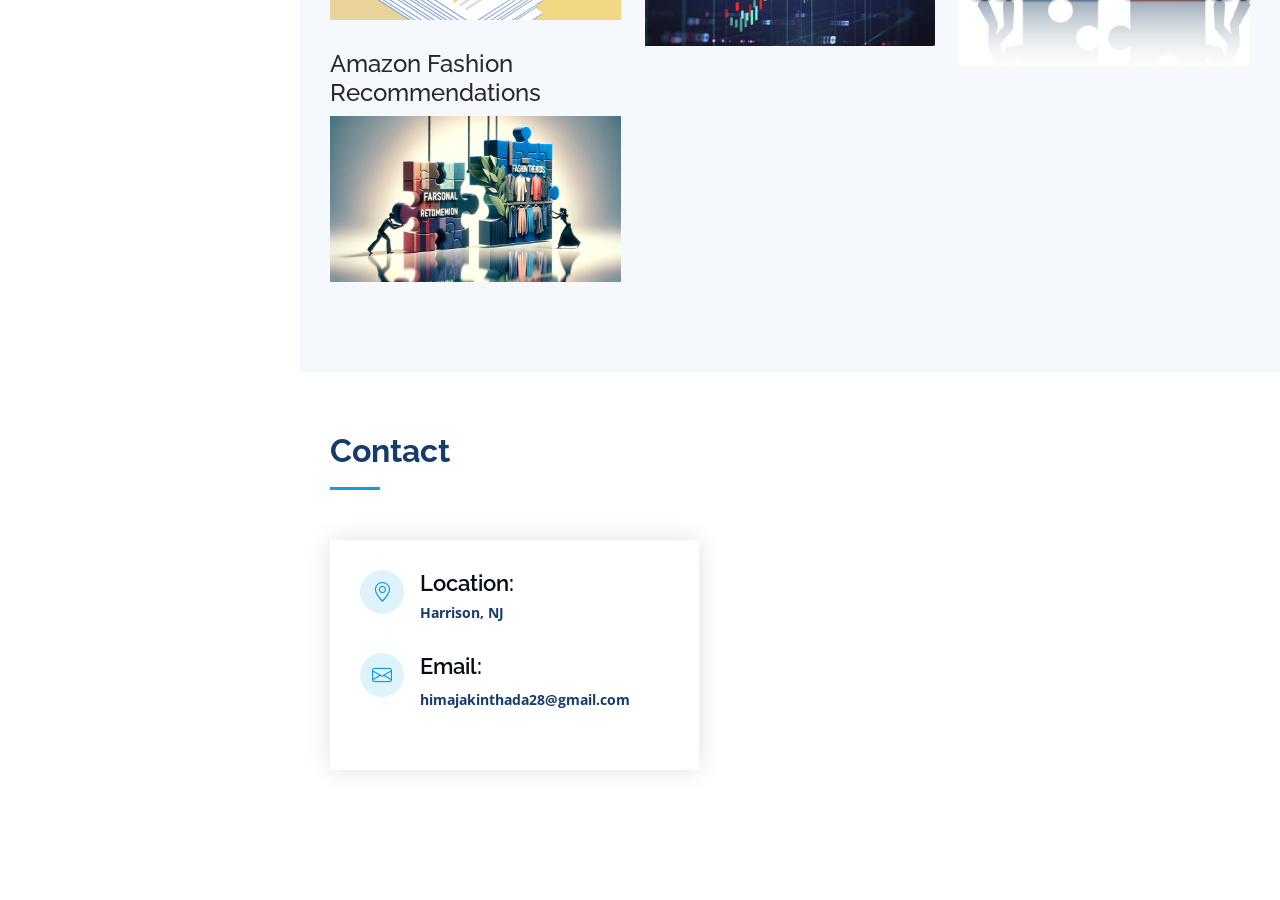
==== commit 07ff37cd: "skills changed" ====
--- a/index.html
+++ b/index.html
@@ -89,7 +89,10 @@
         <div class="section-title">
           <h2>About</h2>
           <p>I am a DevOps Engineer graduate student at <b>Pace University</b> set to graduate in December 2024. My journey in DevOps engineering began at <b>Fidelity</b>, where I honed my skills in automation, infrastructure management, and cloud platforms. With over eight years of comprehensive IT experience, I have developed a deep expertise in designing and implementing strategic automation solutions, optimizing CI/CD pipelines, and managing cloud infrastructure across platforms like Azure and AWS.
-            I am passionate about leveraging cutting-edge technologies to enhance system reliability, scalability, and performance. My areas of expertise include containerization with Docker, orchestration using Kubernetes, and infrastructure as code (IaC) with tools like Terraform and ARM Templates. I have successfully collaborated with cross-functional teams to deliver innovative cloud solutions that drive operational efficiency and resilience.
+            I am passionate about leveraging cutting-edge technologies to enhance system reliability, scalability, and performance. My areas of expertise include containerization with Docker, orchestration using Kubernetes, and infrastructure as code (IaC) with tools like Terraform and ARM Templates. 
+            
+            I have successfully collaborated with cross-functional teams to deliver innovative cloud solutions that drive operational efficiency and resilience.
+            
             In addition to my technical skills, I hold certifications such as AWS Certified Solution Architect Associate and Microsoft Certified DevOps Engineer Expert. My goal is to continue contributing to innovative cloud infrastructure and automation projects that create value for businesses by improving platform reliability and operational efficiency.
             </p>
         </div>
@@ -99,29 +102,27 @@
             <img src="assets/img/portfolio_image.jpeg" class="img-fluid" alt="">
           </div>
           <div class="col-lg-8 pt-4 pt-lg-0 content" data-aos="fade-left">
-            <h3> ML Engineer | Data Scientist | Data Analyst</h3>
+            <h3> DevOps Engineer | Site Reliability Engineer | Cloud Architect </h3>
             <p class="fst-italic">
-              Naturally curious and observant, Thrives on new challenges for analyzing and visalizing data to make better and informed business insights
+              With over 8 years of hands-on experience, I excel in leveraging extensive expertise in DevOps, cloud technologies, and SRE practices to achieve operational excellence. 
+              Proficient in designing and implementing scalable, secure, and high-performing infrastructure, I specialize in optimizing performance, enhancing reliability, 
+              and driving efficiency through advanced automation techniques, seamless CI/CD pipeline integration, Kubernetes orchestration, and Infrastructure-as-Code solutions 
+              across diverse multi-cloud environments.
             </p>
             <div class="row">
               <div class="col-lg-6">
                 <ul>
-                  <li><i class="bi bi-chevron-right"></i> <strong>Experience:</strong> <span>2+ years</span></li>
-                  <li><i class="bi bi-chevron-right"></i> <strong>Location:</strong> <span>Harrison, New Jersey</span></li>
+                  <li><i class="bi bi-chevron-right"></i> <strong>Experience:</strong> <span>8+ years</span></li>
+                  <li><i class="bi bi-chevron-right"></i> <strong>Location:</strong> <span>Journal Square, New Jersey</span></li>
                 </ul>
               </div>
               <div class="col-lg-6">
                 <ul>
-                  <li><i class="bi bi-chevron-right"></i> <strong>Degree:</strong> <span>Masters in Data Science</span></li>
-                  <li><i class="bi bi-chevron-right"></i> <strong>Email:</strong> <span>himajakinthada28@gmail.com</span></li>
+                  <li><i class="bi bi-chevron-right"></i> <strong>Degree:</strong> <span>Masters in Computer Science</span></li>
+                  <li><i class="bi bi-chevron-right"></i> <strong>Email:</strong> <span>kotloram2504@gmail.com</span></li>
                 </ul>
               </div>
             </div>
-            <p>
-              "I am motivated by the belief that data can be used to make bettter decisions. My potent mix of technical skills and analytical acumen enables me to transform data into actionable insgihts.""
-              <p class="fst-italic">
-              "Question your data and see possibilities before they become obvious!!"
-            </p>
           </div>
         </div>
 
@@ -134,7 +135,7 @@
 
         <div class="section-title">
           <h2>Skills</h2>
-          <p>I self-trained to apply my skills and knowledge in Object Detection, image segmentation, custom models and data structures to develop innovative and effective solutions</p>
+          <p>I aim to apply my practical skills and advanced knowledge in the field of Cloud and DevOps by implementing scalable, secure, and high-performing infrastructure through advanced automation techniques. </p>
         </div>
 
         <!-- <div class="row skills-content">  -->
@@ -149,16 +150,13 @@
                 <span class="skill"><strong>Python</strong></span>
               </div>
               <div class="skill-box">
-                <span class="skill"><strong>C++</strong></span>
+                <span class="skill"><strong>Java</strong></span>
               </div>
               <div class="skill-box">
                 <span class="skill"><strong>SQL</strong></span>
               </div>
               <div class="skill-box">
-                <span class="skill"><strong>Scala</strong></span>
-              </div>
-              <div class="skill-box">
-                <span class="skill"><strong>C</strong></span>
+                <span class="skill"><strong>Shell</strong></span>
               </div>
               <!-- <div class="skill-box">
                 <span class="skill"><strong>Competitive Coding</strong></span>
@@ -181,30 +179,30 @@
 
             <!-- ML & AI Skills Section -->
             <div class="skill-section">
-              <h3>ML & AI</h3>
-              <div class="skill-box">
-                <span class="skill"><strong>Supervised</strong></span>
-              </div>
-              <div class="skill-box">
-                <span class="skill"><strong>Unsupervised</strong></span>
-              </div>
-              <div class="skill-box">
-                <span class="skill"><strong>NLP</strong></span>
-              </div>
-              <div class="skill-box">
-                <span class="skill"><strong>Deep Learning</strong></span>
-              </div>
-              <div class="skill-box">
-                <span class="skill"><strong>Computer Vision</strong></span>
-              </div>
-              <div class="skill-box">
-                <span class="skill"><strong>Time Series Analysis</strong></span>
-              </div>
-              <div class="skill-box">
-                <span class="skill"><strong>Generative</strong></span>
-              </div>
-              <div class="skill-box">
-                <span class="skill"><strong>Predictive</strong></span>
+              <h3>DevOps Tools</h3>
+              <div class="skill-box">
+                <span class="skill"><strong>Jenkins</strong></span>
+              </div>
+              <div class="skill-box">
+                <span class="skill"><strong>Ansible</strong></span>
+              </div>
+              <div class="skill-box">
+                <span class="skill"><strong>Terraform</strong></span>
+              </div>
+              <div class="skill-box">
+                <span class="skill"><strong>Docker</strong></span>
+              </div>
+              <div class="skill-box">
+                <span class="skill"><strong>Kubernetes</strong></span>
+              </div>
+              <div class="skill-box">
+                <span class="skill"><strong>GitHub Actions</strong></span>
+              </div>
+              <div class="skill-box">
+                <span class="skill"><strong>Git</strong></span>
+              </div>
+              <div class="skill-box">
+                <span class="skill"><strong>Azure DevOps</strong></span>
             </div>
           </div>
 
@@ -216,35 +214,35 @@
             <div class="skill-section">
               <h3>Softwares and Tools</h3>
               <div class="skill-box">
-                <span class="skill"><strong>AWS</strong></span>
-              </div>
-              <div class="skill-box">
-                <span class="skill"><strong>Apache Spark</strong></span>
-              </div>
-              <div class="skill-box">
-                <span class="skill"><strong>Apache Airflow</strong></span>
+                <span class="skill"><strong>Deep Learning</strong></span>
+              </div>
+            </div>
+            <div class="skill-box">
+              <span class="skill"><strong>Machine Learning</strong></span>
+            </div>
+              <div class="skill-box">
+                <span class="skill"><strong>Time Series Analysis</strong></span>
+              </div>
+              <div class="skill-box">
+                <span class="skill"><strong>Generative</strong></span>
+              </div>
+              <div class="skill-box">
+                <span class="skill"><strong>predictive</strong></span>
+              </div>
+              <div class="skill-box">
+                <span class="skill"><strong>Keras></span>
+              </div>
+              <div class="skill-box">
+                <span class="skill"><strong>Tensorflow</strong></span>
+              </div>
+              <div class="skill-box">
+                <span class="skill"><strong>Linear Regression</strong></span>
               </div>
               <div class="skill-box">
                 <span class="skill"><strong>Jupyter</strong></span>
               </div>
               <div class="skill-box">
-                <span class="skill"><strong>PySpark</strong></span>
-              </div>
-              <div class="skill-box">
-                <span class="skill"><strong>Tensorflow</strong></span>
-              </div>
-              <div class="skill-box">
-                <span class="skill"><strong>Keras</strong></span>
-              </div>
-              <div class="skill-box">
-                <span class="skill"><strong>Hadoop</strong></span>
-              </div>
-              <div class="skill-box">
-                <span class="skill"><strong>Git</strong></span>
-              </div>
-              <div class="skill-box">
-                <span class="skill"><strong>JIRA</strong></span>
-              </div>
+                <span class="skill"><strong>AI</strong></span>
             </div>
 
              <!-- AWS Skills Section -->
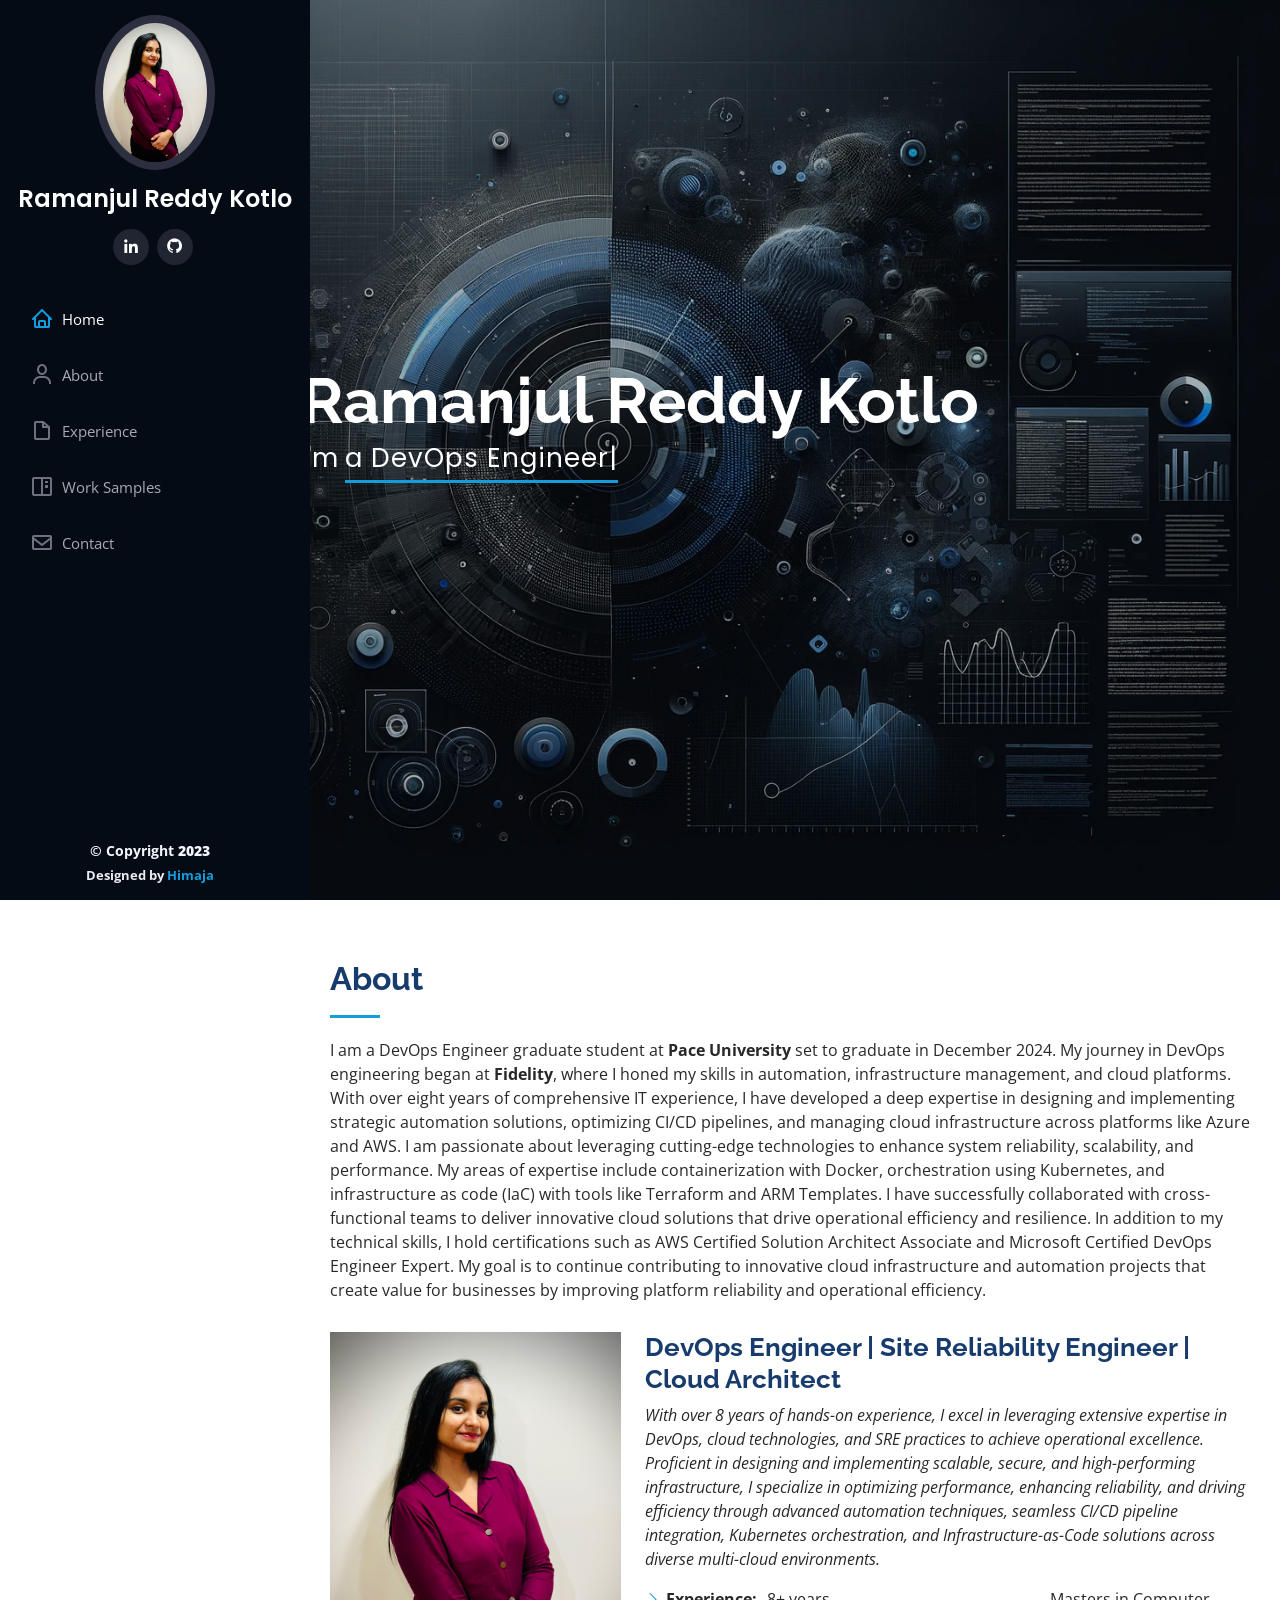
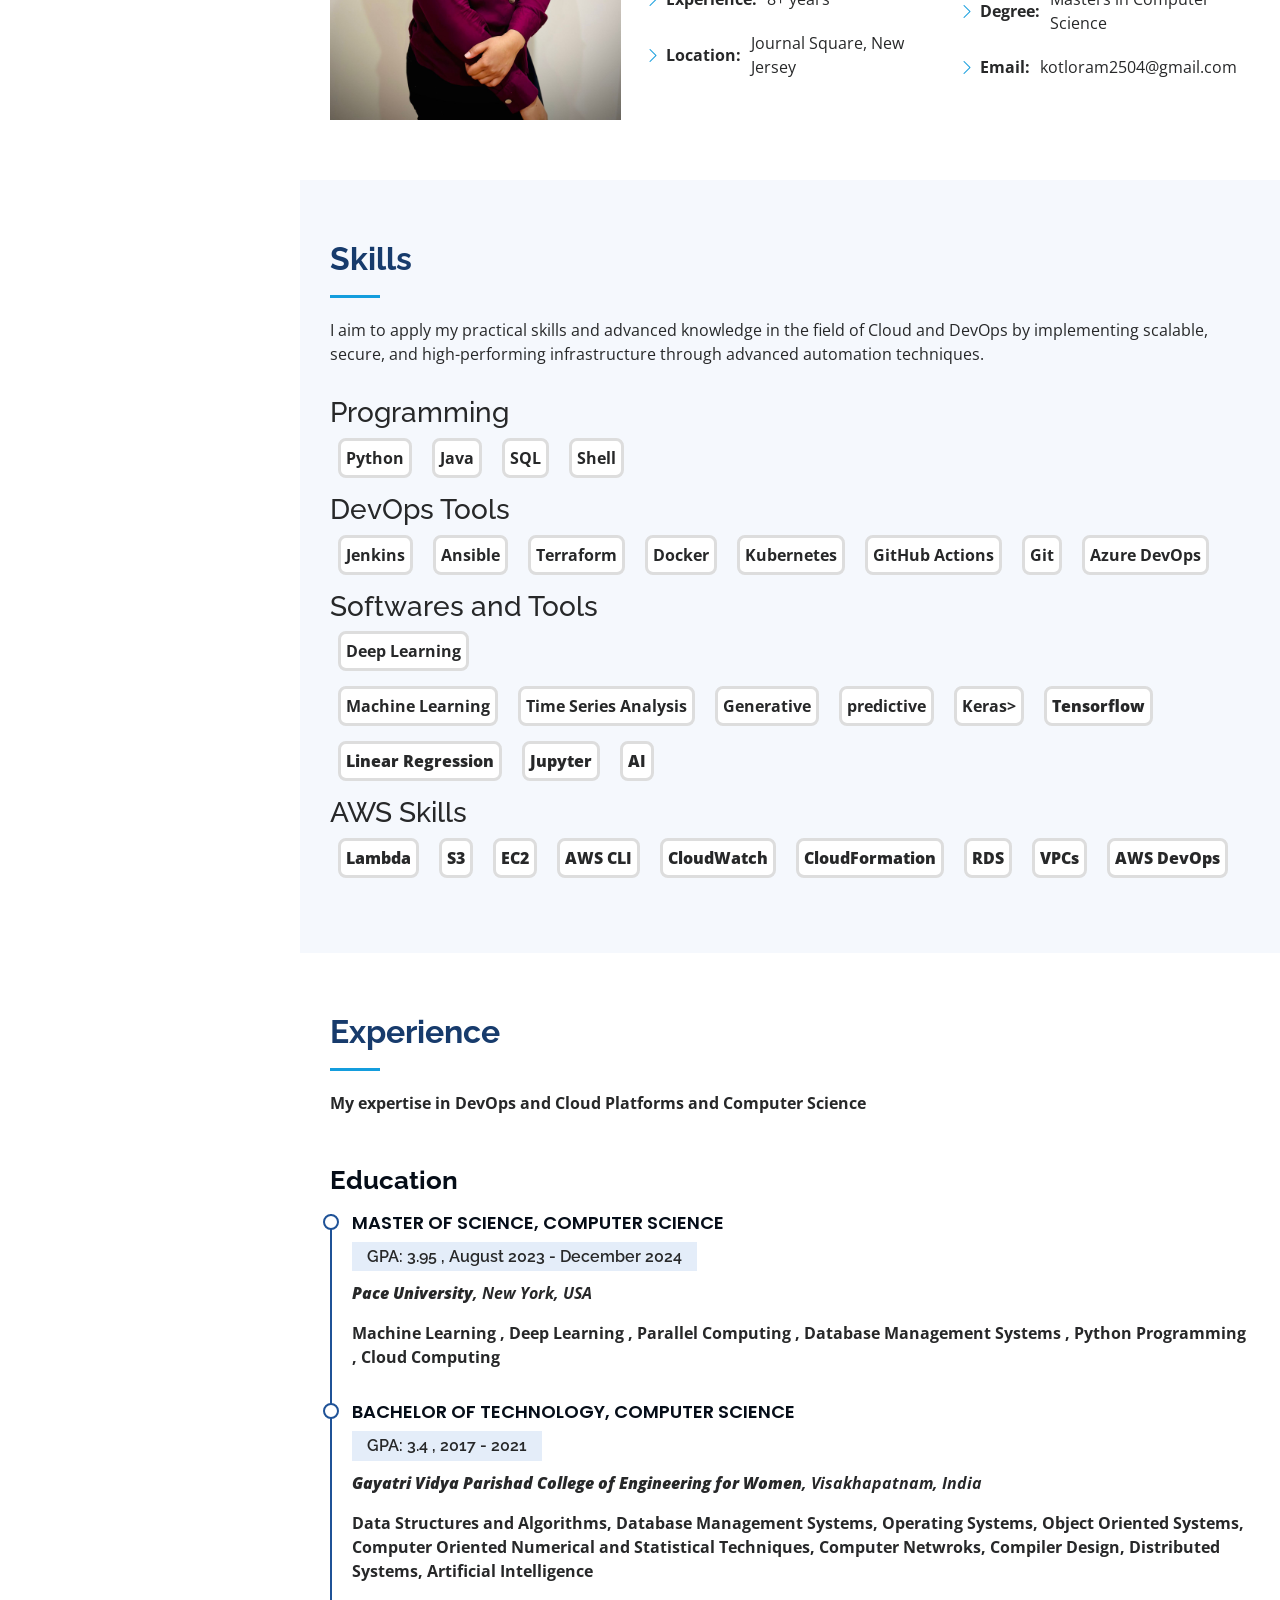
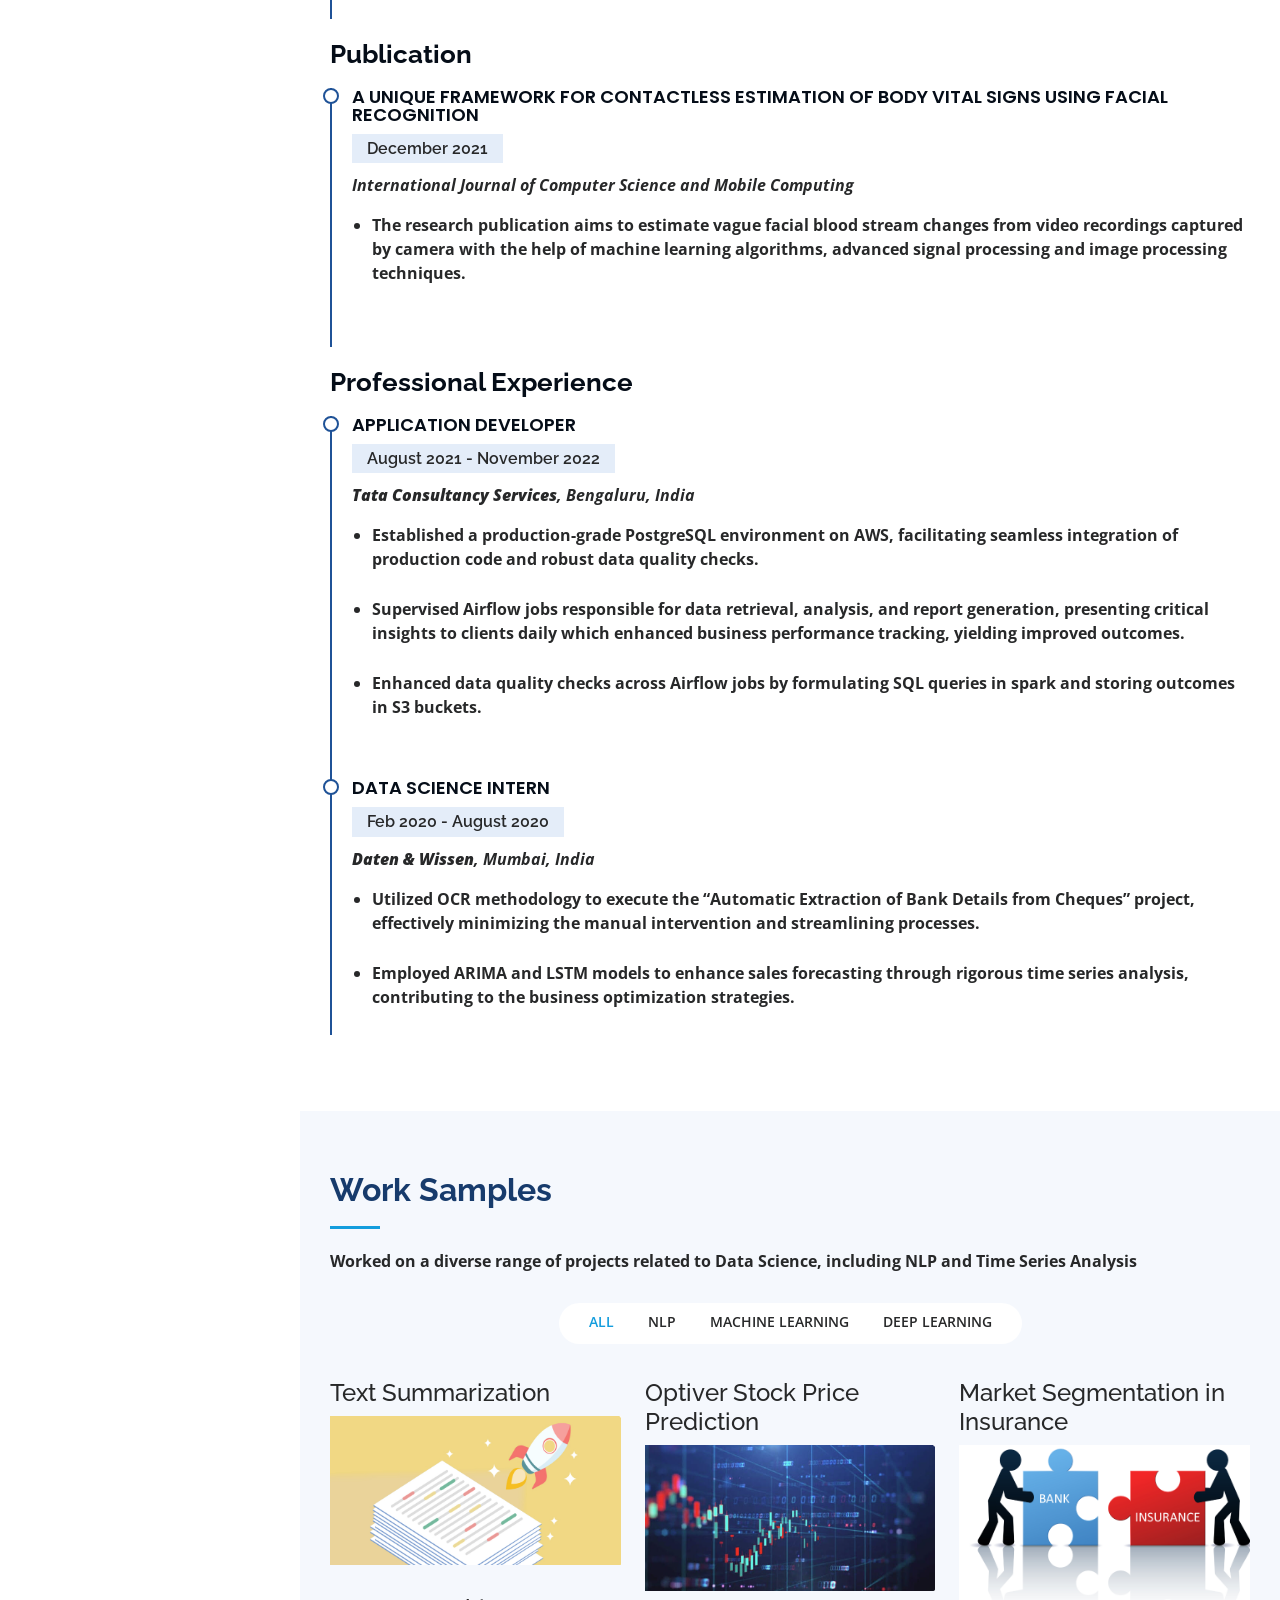
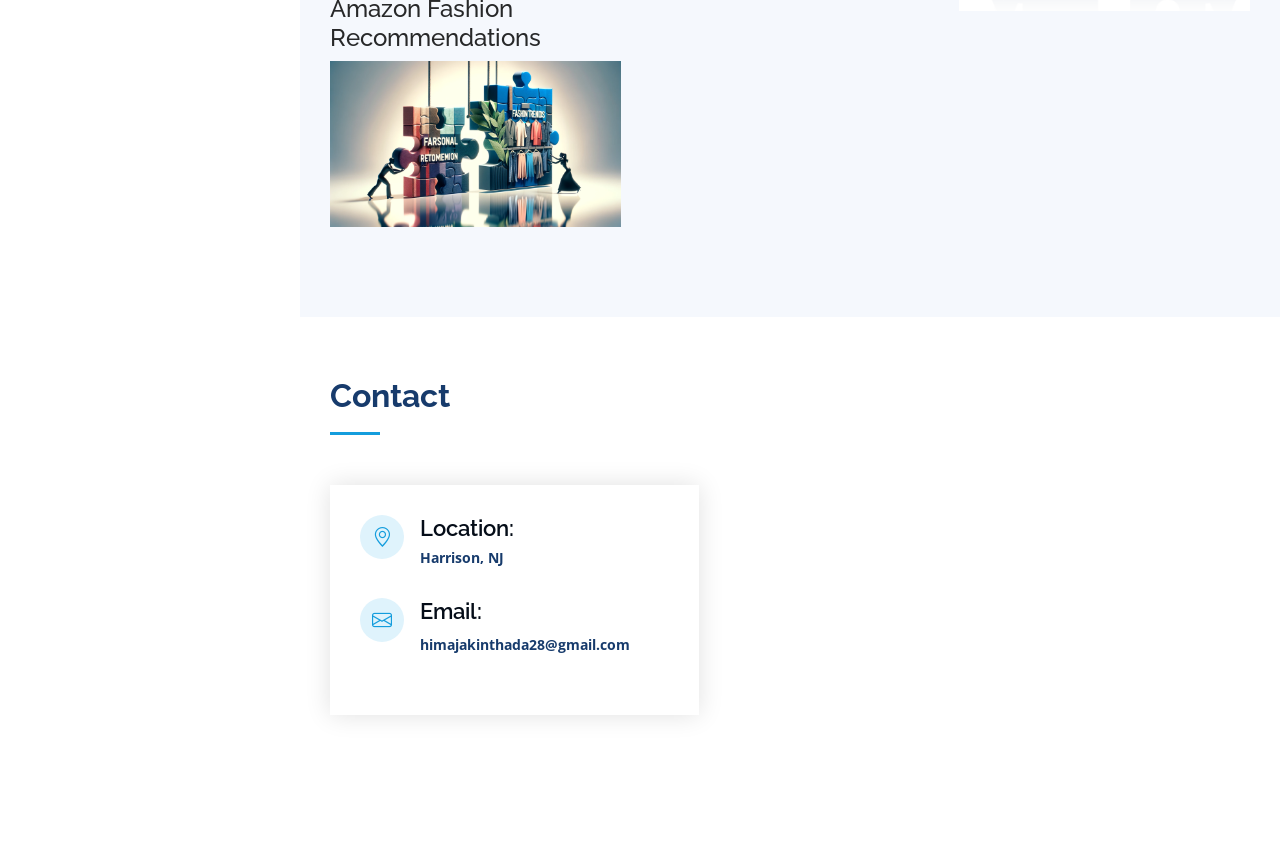
==== commit ed4a40ca: "resume items changed" ====
--- a/index.html
+++ b/index.html
@@ -261,10 +261,10 @@
                 <span class="skill"><strong>AWS CLI</strong></span>
               </div>
               <div class="skill-box">
-                <span class="skill"><strong>Sagemaker</strong></span>
-              </div>
-              <div class="skill-box">
-                <span class="skill"><strong>CloudFront</strong></span>
+                <span class="skill"><strong>CloudWatch</strong></span>
+              </div>
+              <div class="skill-box">
+                <span class="skill"><strong>CloudFormation</strong></span>
               </div>
               <div class="skill-box">
                 <span class="skill"><strong>RDS</strong></span>
@@ -273,7 +273,7 @@
                 <span class="skill"><strong>VPCs</strong></span>
               </div>
               <div class="skill-box">
-                <span class="skill"><strong>Cloud Development Kit</strong></span>
+                <span class="skill"><strong>AWS DevOps</strong></span>
               </div>
             </div>
 
@@ -291,35 +291,20 @@
 
         <div class="section-title">
           <h2>Experience</h2>
-          <p>Embarking on an Enlightening Voyage: Unveiling My Proficiencies in Software Development and Data Science</p>
-        </div>
-
-        <!-- <div class="row">
-          <div class="col-lg-12" data-aos="fade-up">
-            <h3 class="resume-title">Summary</h3>
-             <div class="resume-item pb-0">
-              <h4>Himaja Kinthada</h4>
-              <p><em>Experienced Software professional with a recent graduation from New Jersey Institue of Technology, excelling at programmng, data analysis and ML algorithms. Proven track record in writing optimized software code and implementing ML algorithms. 
-              </em></p>
-              <ul>
-                <li>Harrion, New Jersey</li>
-                <li>himajakinthada28@gmail.com</li>
-              </ul>
-            </div> -->
+          <p>My expertise in DevOps and Cloud Platforms and Computer Science</p>
+        </div>
 
           <h3 class="resume-title">Education</h3>
             <div class="resume-item">
-              <h4>Master of Science, Data Science</h4>
-              <h5>GPA: 3.78 , Jan 2023 - May 2024</h5>
-              <p><em><b>New Jersey Institute of Technology</b>, NJ, USA</em></p>
+              <h4>Master of Science, Computer Science</h4>
+              <h5>GPA: 3.95 , August 2023 - December 2024</h5>
+              <p><em><b>Pace University</b>, New York, USA</em></p>
               <p> Machine Learning
                 , Deep Learning
-                , Natural Language Processing
-                , Applied Statisitcs
-                , Data Analytics with R
-                , Data Mining
-                , Intoduction to Big Data
-                , Database Design Concepts
+                , Parallel Computing
+                , Database Management Systems
+                , Python Programming 
+                , Cloud Computing
               </p>
             </div>
             <div class="resume-item">
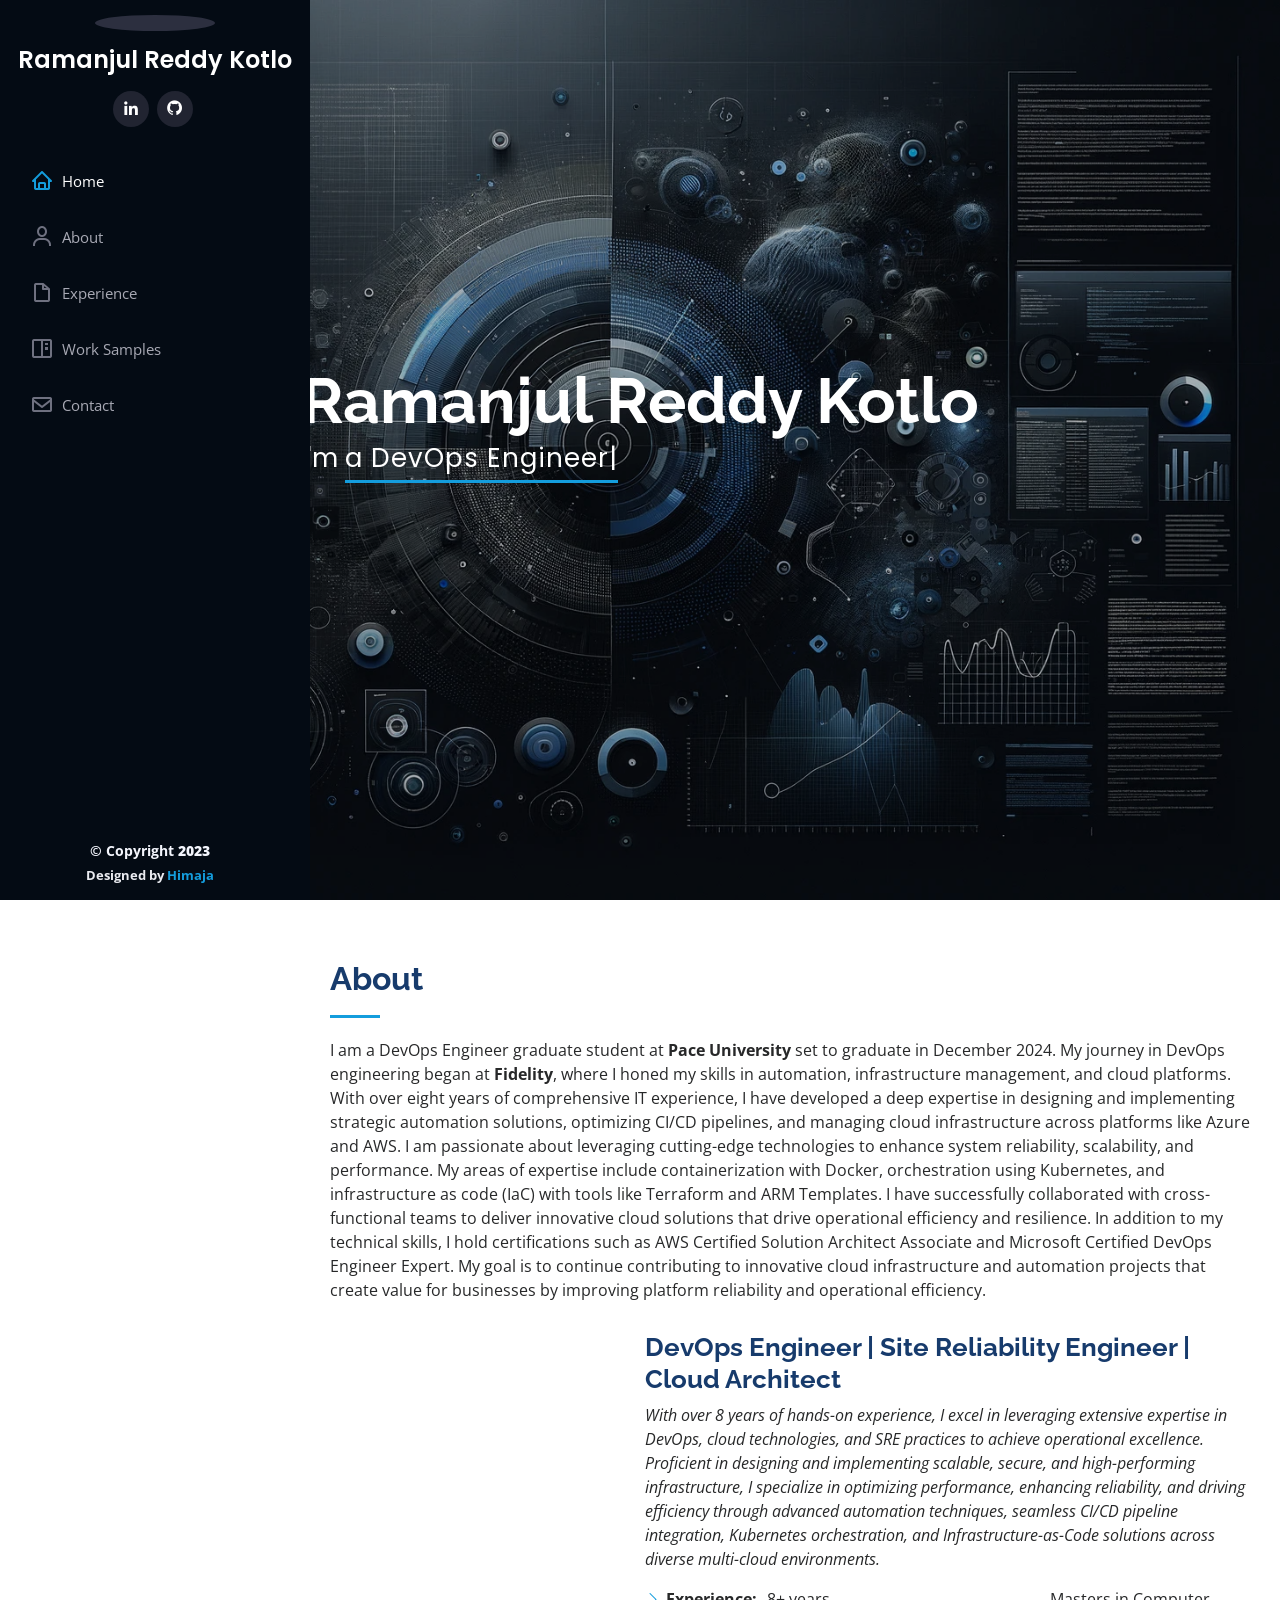
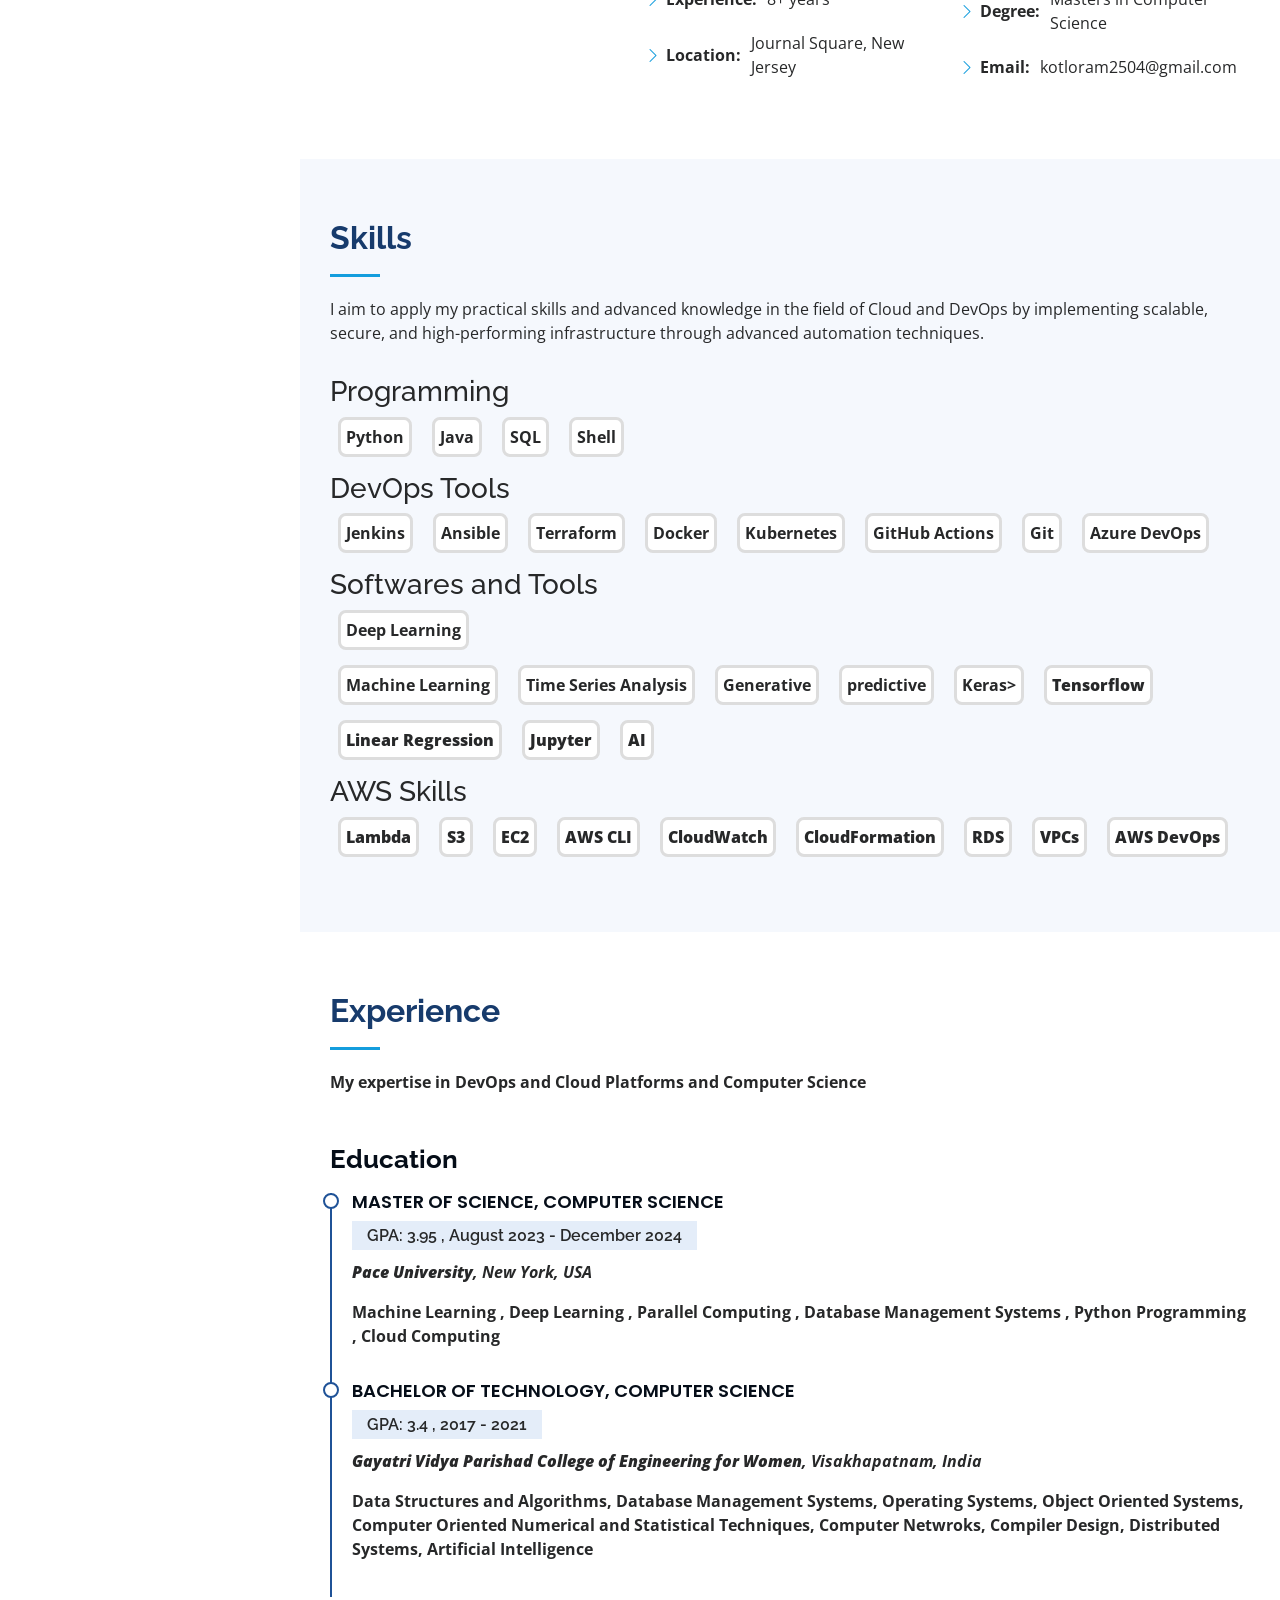
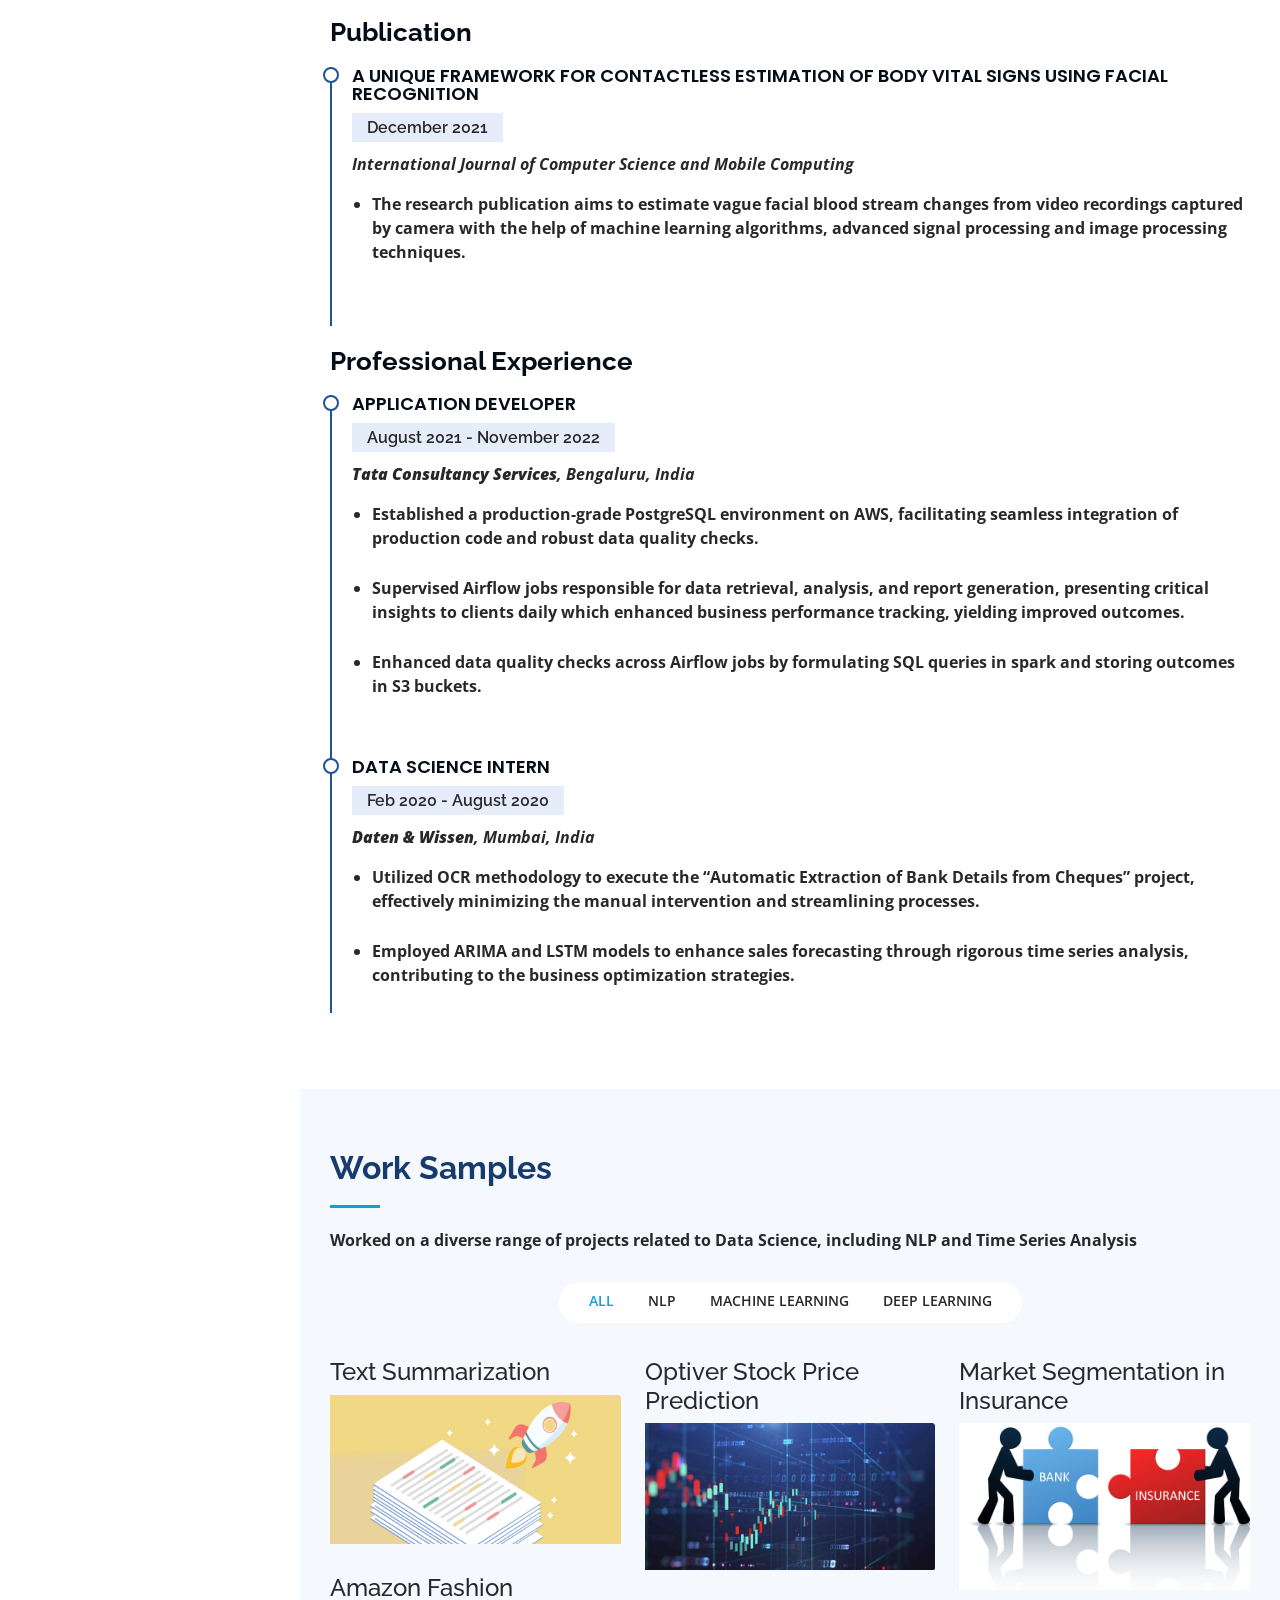
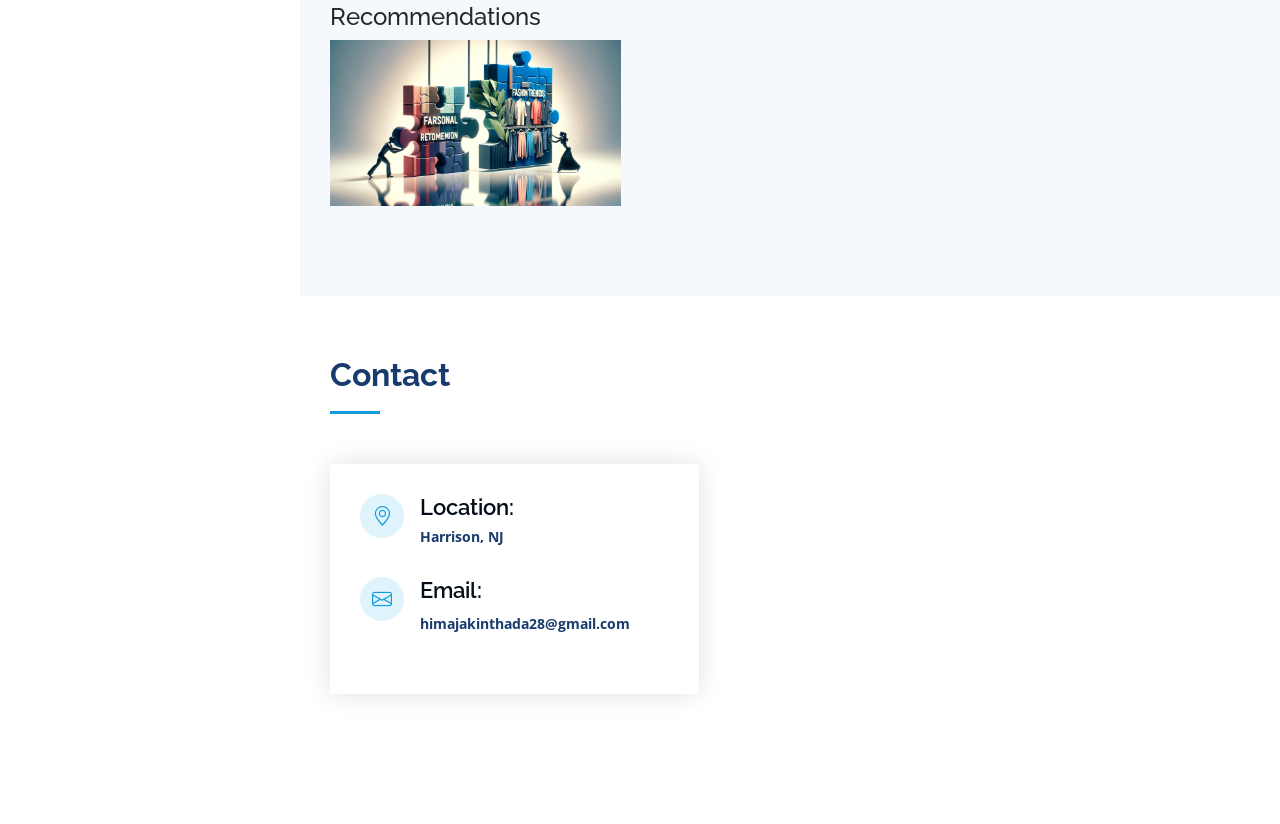
==== commit 9dd9ee1d: "profile pic added" ====
--- a/index.html
+++ b/index.html
@@ -23,7 +23,7 @@
   <meta content="" name="keywords">
 
   <!-- Favicons -->
-  <link href="assets/img/portfolio.png" rel="icon">
+  <link href="assets\img\portfolio_pic.jpg" rel="icon">
   <link href="assets/img/apple-touch-icon.png" rel="apple-touch-icon">
 
   <!-- Google Fonts -->
@@ -51,7 +51,7 @@
     <div class="d-flex flex-column">
 
       <div class="profile">
-        <img src="assets/img/portfolio_image.jpeg" alt="" class="img-fluid rounded-circle">
+        <img src="assets\img\portfolio_pic.jpg" alt="" class="img-fluid rounded-circle">
         <h1 class="text-light"><a href="index.html">Ramanjul Reddy Kotlo</a></h1>
         <div class="social-links mt-3 text-center">
           <a href="https://www.linkedin.com/in/ramanjulreddy-kotlo/" class="linkedin"><i class="bx bxl-linkedin"></i></a>
@@ -99,7 +99,7 @@
 
         <div class="row">
           <div class="col-lg-4" data-aos="fade-right">
-            <img src="assets/img/portfolio_image.jpeg" class="img-fluid" alt="">
+            <img src="assets\img\portfolio_pic.jpg" class="img-fluid" alt="">
           </div>
           <div class="col-lg-8 pt-4 pt-lg-0 content" data-aos="fade-left">
             <h3> DevOps Engineer | Site Reliability Engineer | Cloud Architect </h3>
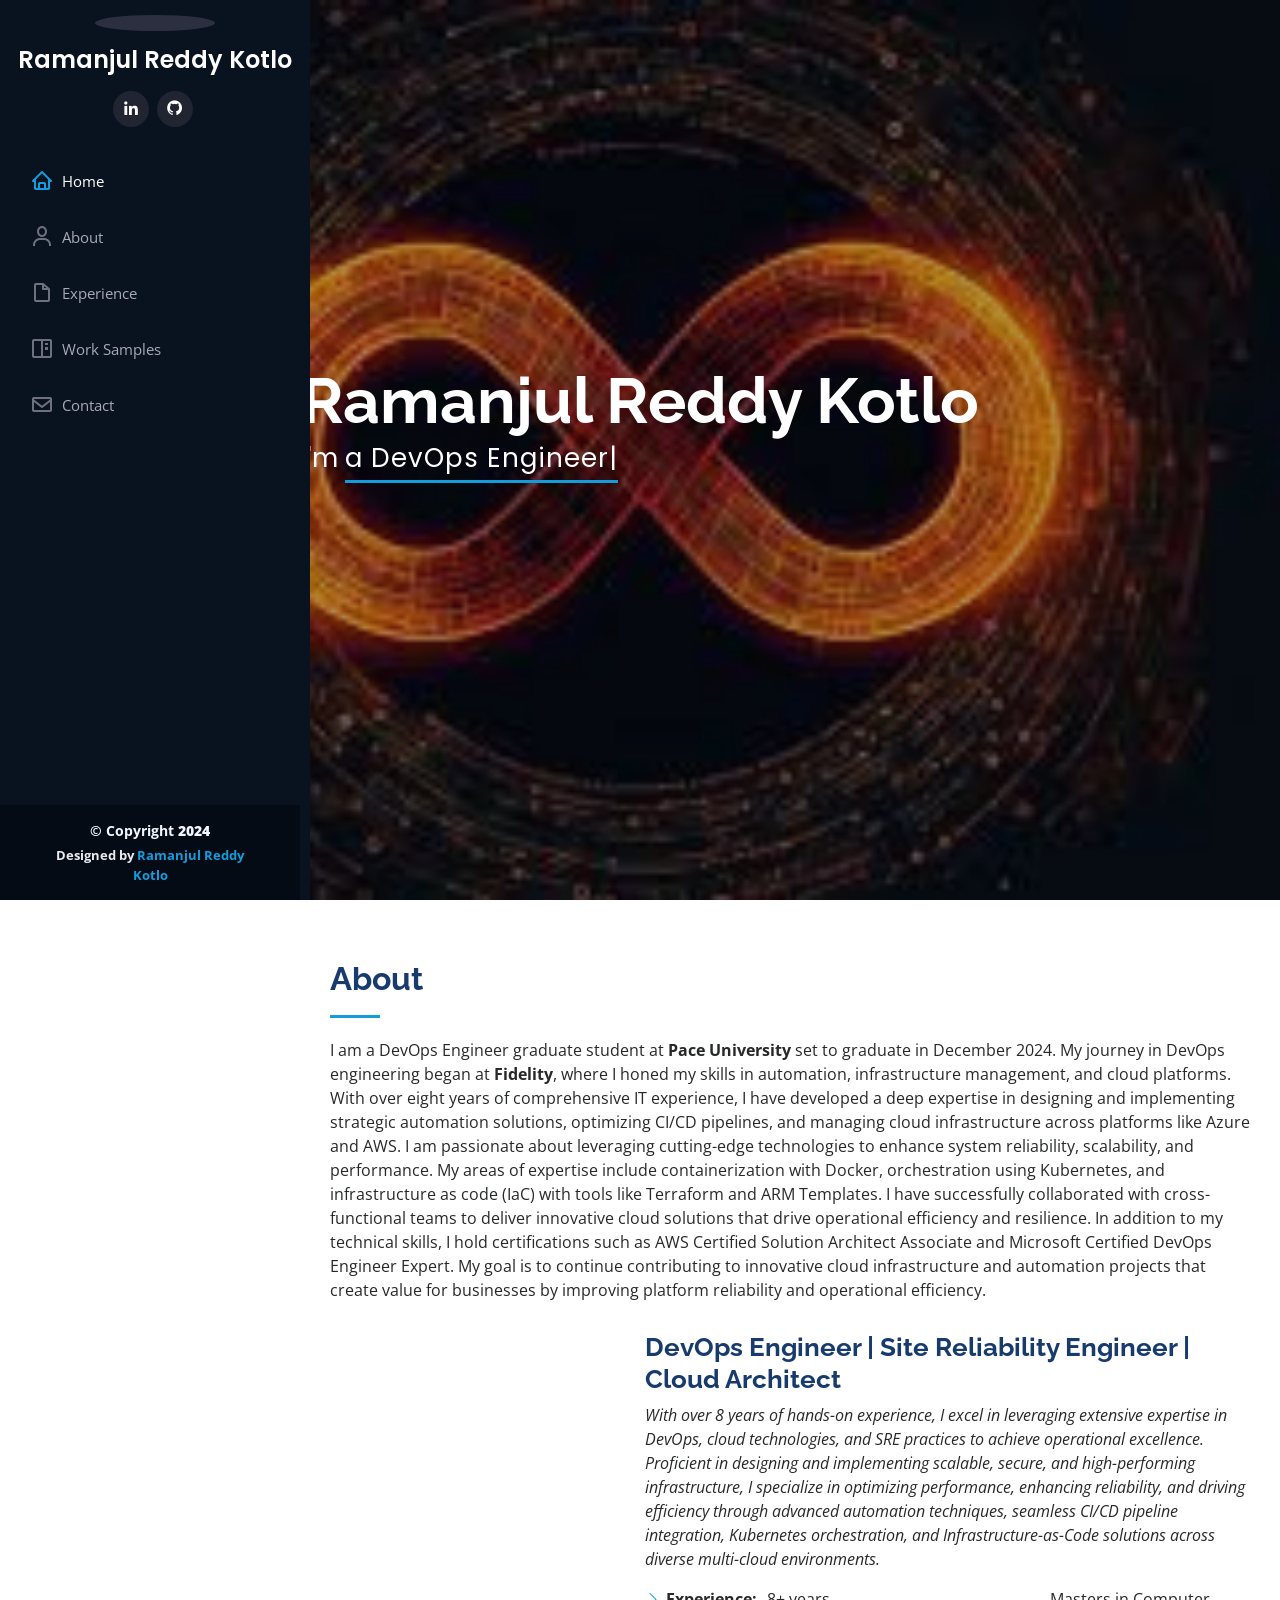
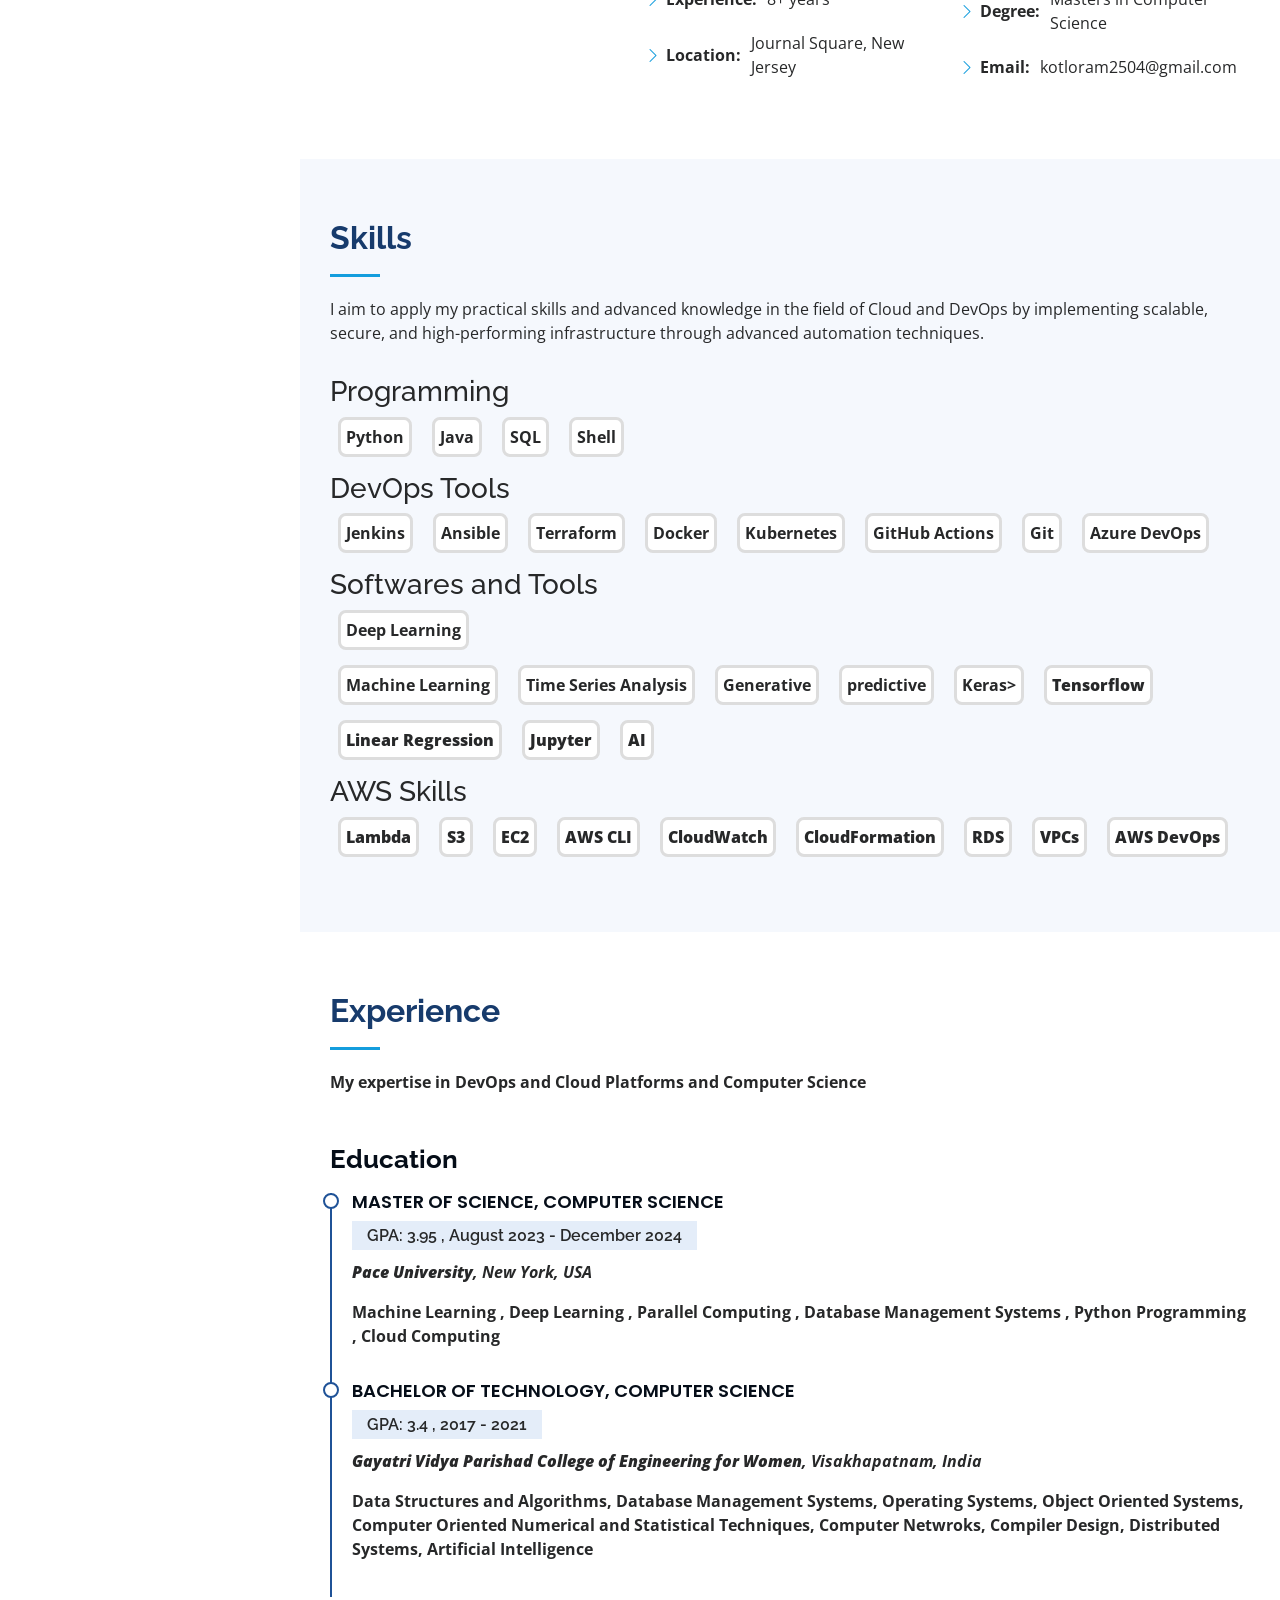
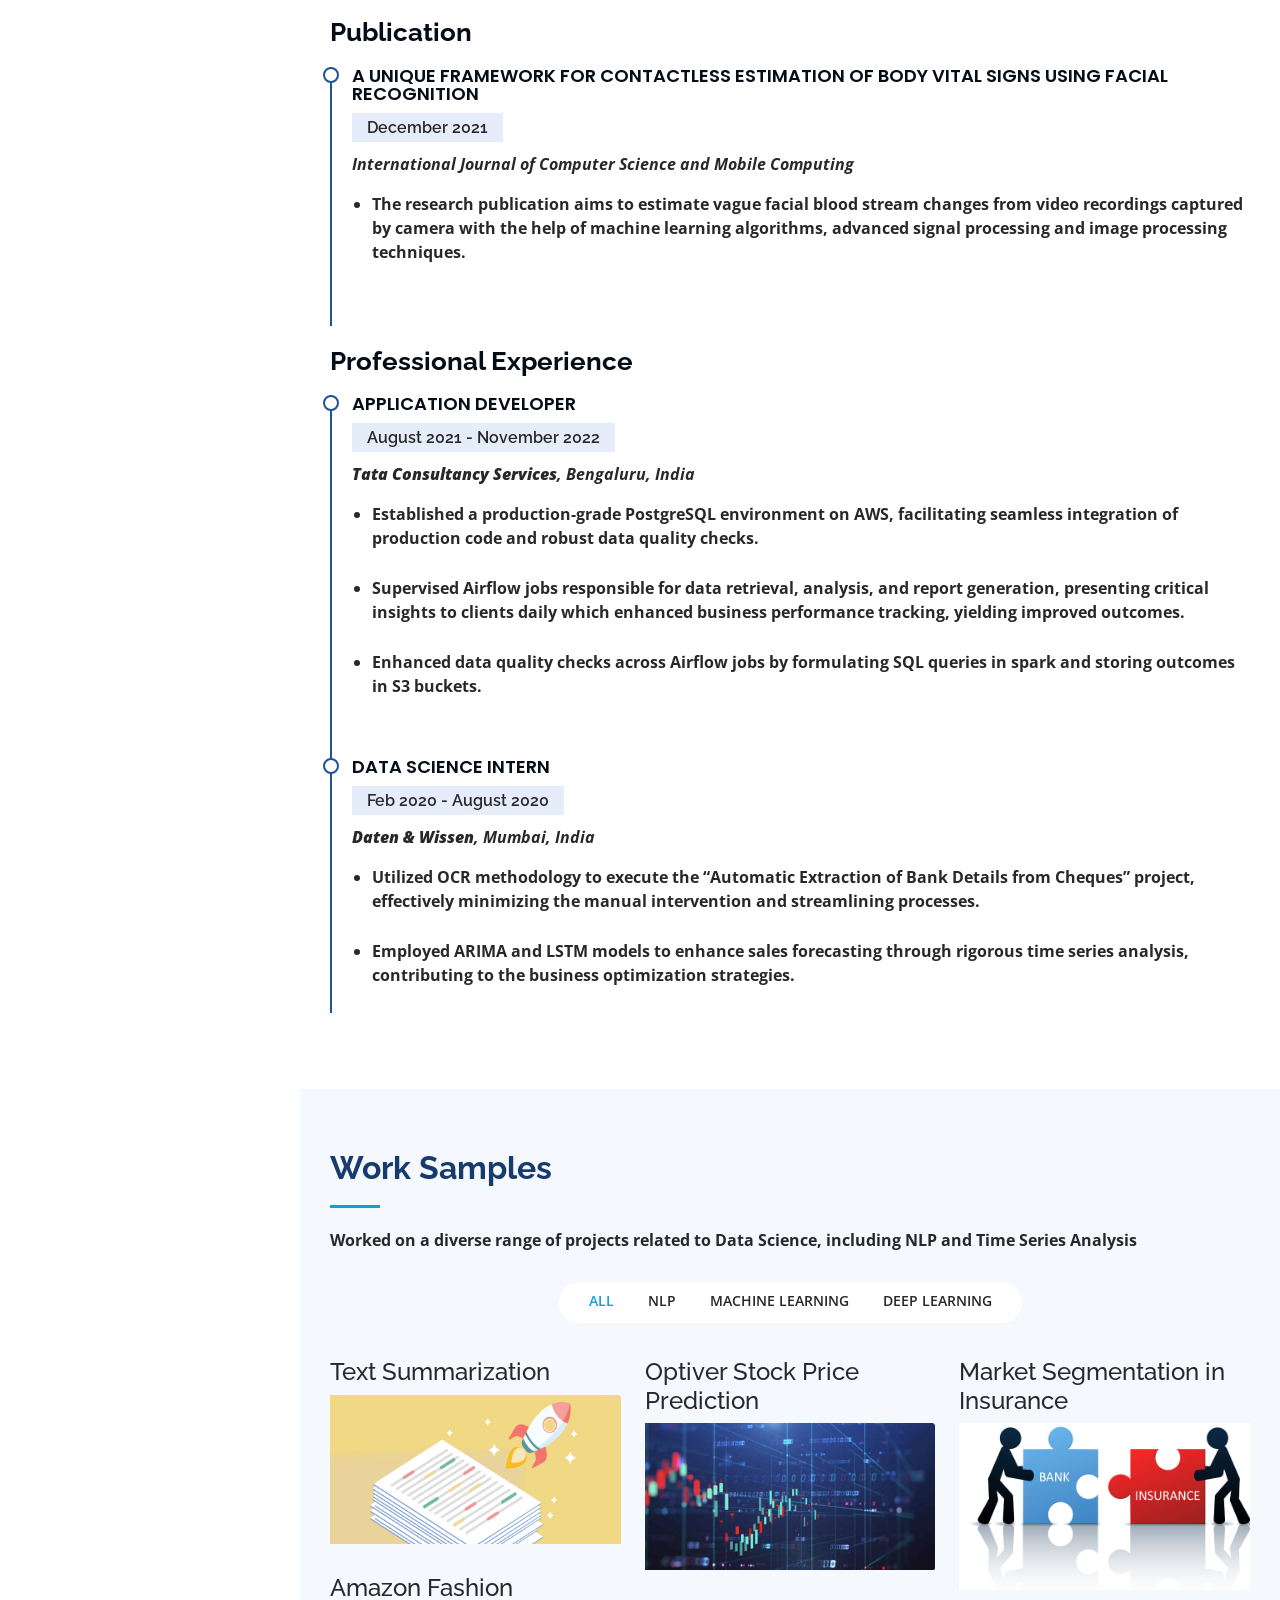
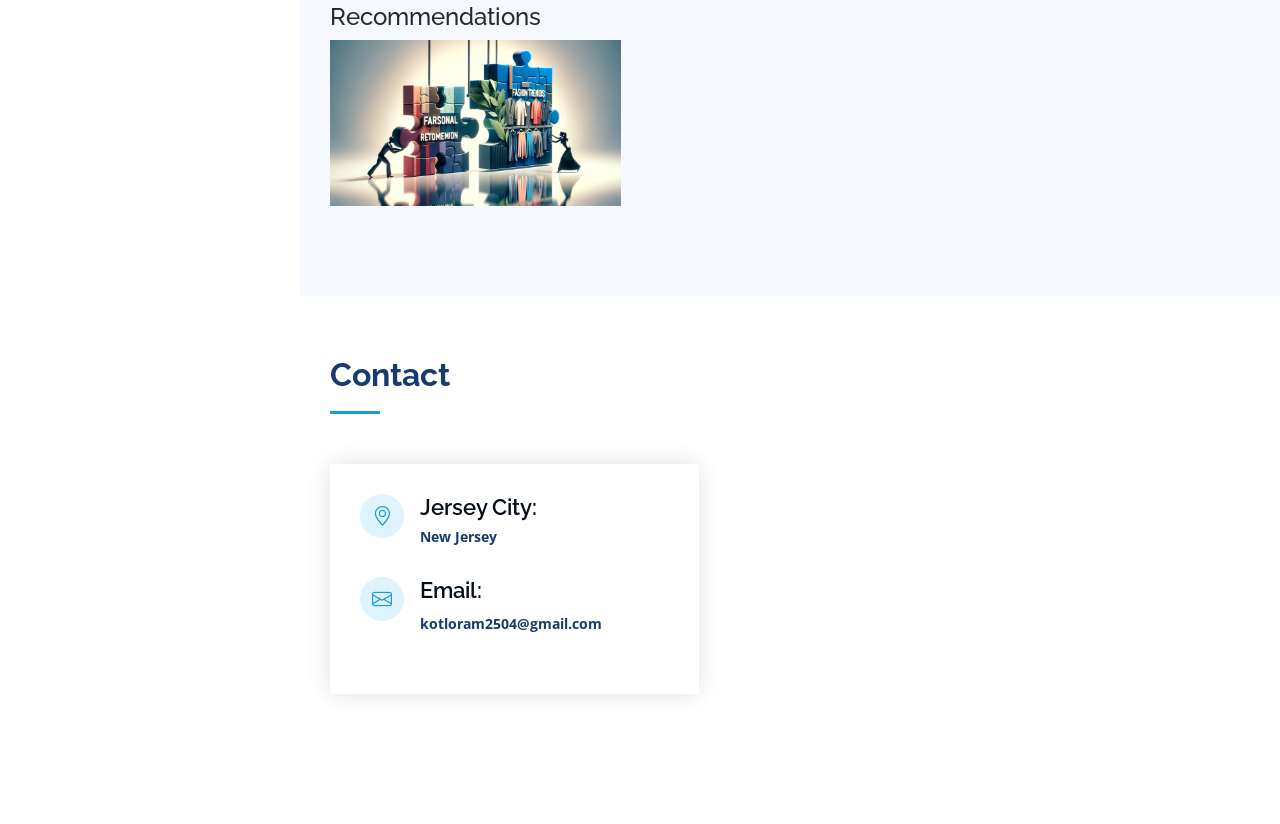
==== commit 7c2e0f7f: "code updated" ====
--- a/index.html
+++ b/index.html
@@ -18,7 +18,7 @@
   <meta charset="utf-8">
   <meta content="width=device-width, initial-scale=1.0" name="viewport">
 
-  <title>Ramanjul Reddy Kotlo - Portfolio</title>
+  <title>Ramanjul Reddy Kotlo-Portfolio</title>
   <meta content="" name="description">
   <meta content="" name="keywords">
 
@@ -542,14 +542,14 @@
             <div class="info">
               <div class="address">
                 <i class="bi bi-geo-alt"></i>
-                <h4>Location:</h4>
-                <p>Harrison, NJ</p>
+                <h4>Jersey City:</h4>
+                <p>New Jersey</p>
               </div>
 
               <div class="email">
                 <i class="bi bi-envelope"></i>
                 <h4>Email:</h4>
-                <p>himajakinthada28@gmail.com</p>
+                <p>kotloram2504@gmail.com</p>
               </div>
           </div>
 
@@ -564,14 +564,14 @@
   <footer id="footer">
     <div class="container">
       <div class="copyright">
-        &copy; Copyright <strong><span>2023</span></strong>
+        &copy; Copyright <strong><span>2024</span></strong>
       </div>
       <div class="credits">
         <!-- All the links in the footer should remain intact. -->
         <!-- You can delete the links only if you purchased the pro version. -->
         <!-- Licensing information: https://bootstrapmade.com/license/ -->
         <!-- Purchase the pro version with working PHP/AJAX contact form: https://bootstrapmade.com/iportfolio-bootstrap-portfolio-websites-template/ -->
-        Designed by <a href="https://github.com/himajakinthada28">Himaja</a>
+        Designed by <a href="https://github.com/Ramanjulreddykotlo/">Ramanjul Reddy Kotlo</a>
       </div>
     </div>
   </footer><!-- End  Footer -->
--- a/assets/css/style.css
+++ b/assets/css/style.css
@@ -79,7 +79,7 @@
   z-index: 9997;
   transition: all 0.5s;
   padding: 0 15px;
-  background: #040b14;
+  background: #09121f;
   overflow-y: auto;
 }
 
@@ -262,13 +262,13 @@
 #hero {
   width: 100%;
   height: 100vh;
-  background: url("../img/bg_portfolio.png") top center;
+  background: url("../img/devops_bg.jpg") top center;
   background-size: cover;
 }
 
 #hero:before {
   content: "";
-  background: rgba(5, 13, 24, 0.3);
+  background: rgba(5, 13, 23, 0.3);
   position: absolute;
   bottom: 0;
   top: 0;
